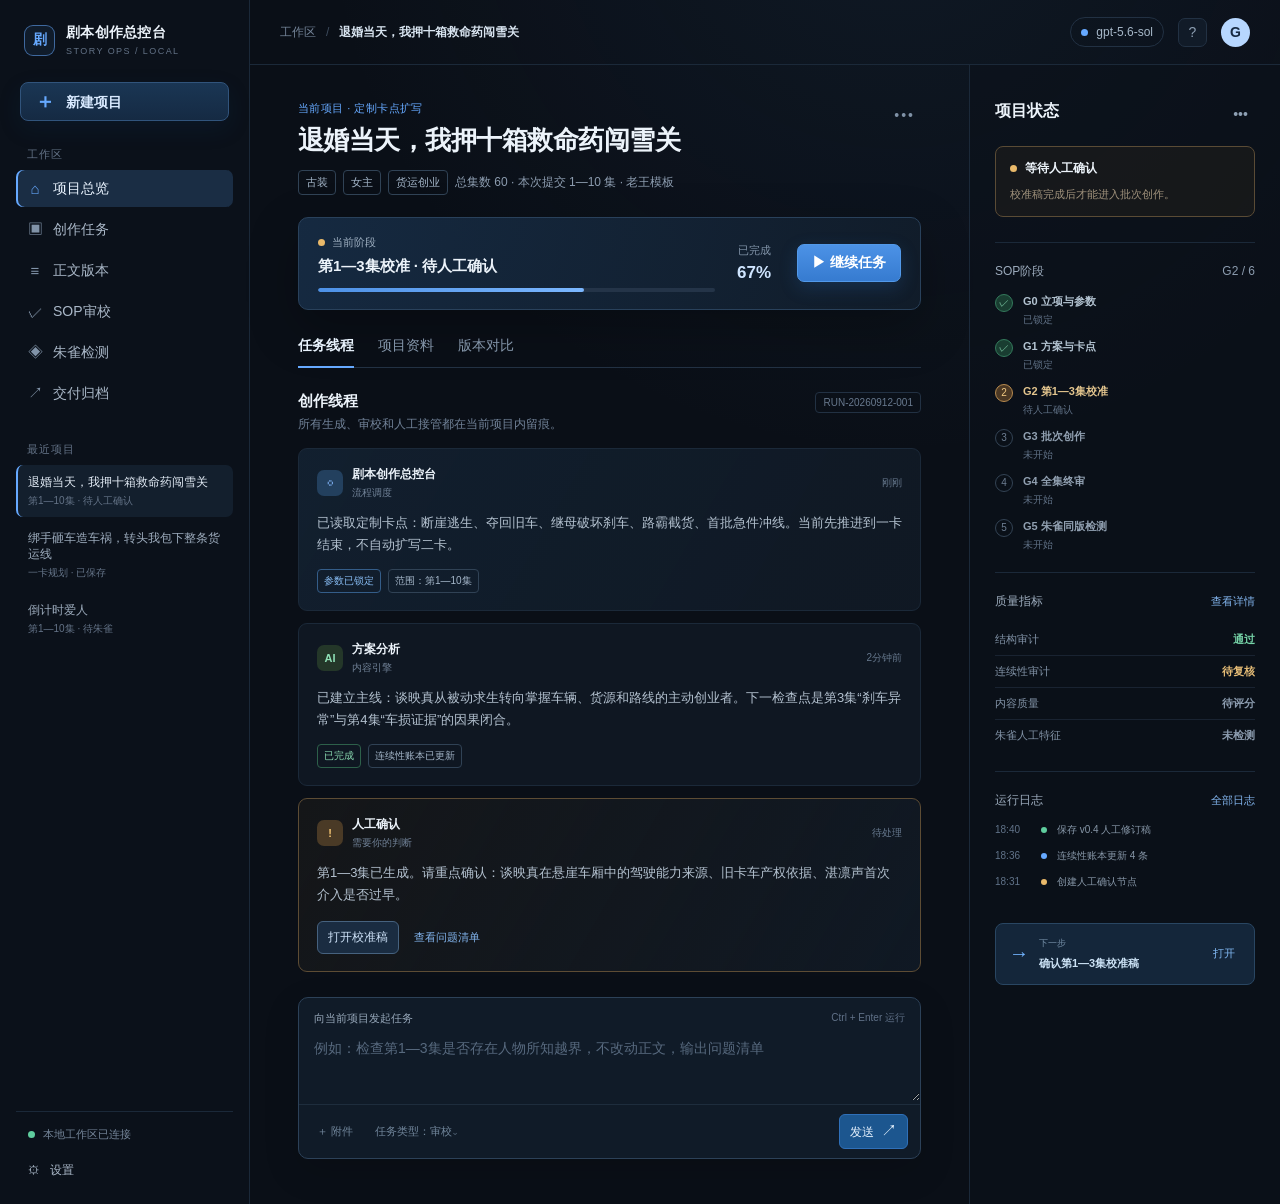
==== index.html @ 8994c635 "Initial script creation workbench prototype" ====
<!doctype html>
<html lang="zh-CN">
<head>
  <meta charset="UTF-8" />
  <meta name="viewport" content="width=device-width, initial-scale=1.0" />
  <meta name="theme-color" content="#0b111a" />
  <title>剧本创作总控台</title>
  <link rel="icon" href="favicon.svg" type="image/svg+xml" />
  <link rel="stylesheet" href="styles.css" />
</head>
<body>
  <div class="app-shell">
    <aside class="sidebar" aria-label="主导航">
      <div class="brand">
        <div class="brand-mark">剧</div>
        <div>
          <div class="brand-name">剧本创作总控台</div>
          <div class="brand-sub">STORY OPS / LOCAL</div>
        </div>
      </div>

      <button class="new-project" id="newProjectBtn"><span>＋</span> 新建项目</button>

      <div class="nav-section-label">工作区</div>
      <nav class="nav-list">
        <button class="nav-item active" data-view="overview"><span class="nav-icon">⌂</span> 项目总览</button>
        <button class="nav-item" data-view="tasks"><span class="nav-icon">▣</span> 创作任务</button>
        <button class="nav-item" data-view="drafts"><span class="nav-icon">≡</span> 正文版本</button>
        <button class="nav-item" data-view="audit"><span class="nav-icon">✓</span> SOP审校</button>
        <button class="nav-item" data-view="detector"><span class="nav-icon">◈</span> 朱雀检测</button>
        <button class="nav-item" data-view="delivery"><span class="nav-icon">↗</span> 交付归档</button>
      </nav>

      <div class="nav-section-label project-label">最近项目</div>
      <div class="project-list" id="projectList"></div>

      <div class="sidebar-footer">
        <div class="connection"><span class="status-dot green"></span><span>本地工作区已连接</span></div>
        <button class="settings-link" data-view="settings"><span>⚙</span> 设置</button>
      </div>
    </aside>

    <main class="main-panel">
      <header class="topbar">
        <div class="breadcrumbs"><span>工作区</span><b>/</b><strong id="breadcrumbProject">退婚当天，我押十箱救命药闯雪关</strong></div>
        <div class="top-actions">
          <div class="model-pill"><span class="status-dot blue"></span><span id="modelName">gpt-5.6-sol</span></div>
          <button class="icon-button" title="帮助">?</button>
          <div class="avatar">G</div>
        </div>
      </header>

      <div class="workspace" id="workspace">
        <section class="content-column">
          <div class="project-heading">
            <div>
              <div class="eyebrow">当前项目 · <span id="projectRoute">定制卡点扩写</span></div>
              <h1 id="projectTitle">退婚当天，我押十箱救命药闯雪关</h1>
              <div class="meta-row">
                <span class="tag">古装</span><span class="tag">女主</span><span class="tag">货运创业</span>
                <span class="muted">总集数 60 · 本次提交 1—10 集 · 老王模板</span>
              </div>
            </div>
            <button class="more-button" title="项目操作">•••</button>
          </div>

          <div class="phase-strip">
            <div class="phase-main">
              <div class="phase-label"><span class="status-dot amber"></span> 当前阶段</div>
              <div class="phase-title" id="phaseTitle">第1—3集校准 · 待人工确认</div>
              <div class="progress-track"><span id="phaseProgress" style="width: 67%"></span></div>
            </div>
            <div class="phase-stat"><span>已完成</span><strong id="progressText">67%</strong></div>
            <button class="primary-button" id="runTaskBtn">▶ 继续任务</button>
          </div>

          <div class="tabs" role="tablist">
            <button class="tab active" data-tab="thread">任务线程</button>
            <button class="tab" data-tab="assets">项目资料</button>
            <button class="tab" data-tab="versions">版本对比</button>
          </div>

          <div class="tab-panel" id="threadPanel">
            <div class="section-heading"><div><h2>创作线程</h2><p>所有生成、审校和人工接管都在当前项目内留痕。</p></div><span class="run-id">RUN-20260912-001</span></div>
            <div class="thread-feed" id="threadFeed">
              <article class="thread-card system-card">
                <div class="card-top"><div class="actor"><span class="actor-icon system">◌</span><div><strong>剧本创作总控台</strong><span class="actor-role">流程调度</span></div></div><time>刚刚</time></div>
                <p>已读取定制卡点：断崖逃生、夺回旧车、继母破坏刹车、路霸截货、首批急件冲线。当前先推进到一卡结束，不自动扩写二卡。</p>
                <div class="card-tags"><span class="mini-tag blue-tag">参数已锁定</span><span class="mini-tag">范围：第1—10集</span></div>
              </article>
              <article class="thread-card">
                <div class="card-top"><div class="actor"><span class="actor-icon ai">AI</span><div><strong>方案分析</strong><span class="actor-role">内容引擎</span></div></div><time>2分钟前</time></div>
                <p>已建立主线：谈映真从被动求生转向掌握车辆、货源和路线的主动创业者。下一检查点是第3集“刹车异常”与第4集“车损证据”的因果闭合。</p>
                <div class="card-tags"><span class="mini-tag green-tag">已完成</span><span class="mini-tag">连续性账本已更新</span></div>
              </article>
              <article class="thread-card warning-card">
                <div class="card-top"><div class="actor"><span class="actor-icon review">!</span><div><strong>人工确认</strong><span class="actor-role">需要你的判断</span></div></div><time>待处理</time></div>
                <p>第1—3集已生成。请重点确认：谈映真在悬崖车厢中的驾驶能力来源、旧卡车产权依据、湛凛声首次介入是否过早。</p>
                <div class="card-actions"><button class="small-button" id="reviewBtn">打开校准稿</button><button class="text-button">查看问题清单</button></div>
              </article>
            </div>
          </div>

          <div class="tab-panel hidden" id="assetsPanel">
            <div class="section-heading"><div><h2>项目资料</h2><p>前置设定与正文版本分开管理。</p></div><button class="small-button">编辑资料</button></div>
            <div class="asset-grid">
              <div class="asset-card"><span class="asset-icon">✦</span><div><strong>剧情梗概</strong><p>60集主线与五个一卡事件</p></div><span class="asset-status">已锁定</span></div>
              <div class="asset-card"><span class="asset-icon">◎</span><div><strong>人物小传</strong><p>谈映真 / 湛凛声 / 反派关系</p></div><span class="asset-status">已锁定</span></div>
              <div class="asset-card"><span class="asset-icon">▤</span><div><strong>卡点矩阵</strong><p>一卡至结尾14个大事件</p></div><span class="asset-status">已锁定</span></div>
              <div class="asset-card"><span class="asset-icon">⌁</span><div><strong>连续性账本</strong><p>人物、车辆、路线、证据</p></div><span class="asset-status">待复核</span></div>
            </div>
          </div>

          <div class="tab-panel hidden" id="versionsPanel">
            <div class="section-heading"><div><h2>版本对比</h2><p>冻结送检前，所有正文修改都可追溯。</p></div></div>
            <div class="version-table"><div class="version-row header"><span>版本</span><span>来源</span><span>范围</span><span>状态</span><span></span></div><div class="version-row"><span><b>v0.4</b><small>2026-09-12 18:40</small></span><span>人工修订</span><span>第1—3集</span><span class="status-text amber-text">待确认</span><button class="text-button">查看</button></div><div class="version-row"><span><b>v0.3</b><small>2026-09-12 18:12</small></span><span>模型生成</span><span>第1—3集</span><span class="status-text green-text">已保存</span><button class="text-button">查看</button></div></div>
          </div>

          <div class="composer">
            <div class="composer-top"><span class="composer-label">向当前项目发起任务</span><span class="shortcut">Ctrl + Enter 运行</span></div>
            <textarea id="promptInput" placeholder="例如：检查第1—3集是否存在人物所知越界，不改动正文，输出问题清单"></textarea>
            <div class="composer-bottom"><div class="composer-tools"><button class="tool-button">＋ 附件</button><button class="tool-button">任务类型：审校⌄</button></div><button class="send-button" id="sendBtn">发送 <span>↗</span></button></div>
          </div>
        </section>

        <aside class="inspector" aria-label="项目状态">
          <div class="inspector-header"><h2>项目状态</h2><button class="icon-button subtle">•••</button></div>
          <div class="status-summary"><div class="status-summary-top"><span class="status-dot amber"></span><strong>等待人工确认</strong></div><p>校准稿完成后才能进入批次创作。</p></div>
          <div class="inspector-block"><div class="block-heading"><span>SOP阶段</span><span class="muted">G2 / 6</span></div><div class="gate-list"><div class="gate done"><span>✓</span><div><strong>G0 立项与参数</strong><small>已锁定</small></div></div><div class="gate done"><span>✓</span><div><strong>G1 方案与卡点</strong><small>已锁定</small></div></div><div class="gate current"><span>2</span><div><strong>G2 第1—3集校准</strong><small>待人工确认</small></div></div><div class="gate"><span>3</span><div><strong>G3 批次创作</strong><small>未开始</small></div></div><div class="gate"><span>4</span><div><strong>G4 全集终审</strong><small>未开始</small></div></div><div class="gate"><span>5</span><div><strong>G5 朱雀同版检测</strong><small>未开始</small></div></div></div></div>
          <div class="inspector-block"><div class="block-heading"><span>质量指标</span><button class="text-button">查看详情</button></div><div class="metric-row"><span>结构审计</span><strong class="green-text">通过</strong></div><div class="metric-row"><span>连续性审计</span><strong class="amber-text">待复核</strong></div><div class="metric-row"><span>内容质量</span><strong class="muted">待评分</strong></div><div class="metric-row"><span>朱雀人工特征</span><strong class="muted">未检测</strong></div></div>
          <div class="inspector-block log-block"><div class="block-heading"><span>运行日志</span><button class="text-button">全部日志</button></div><div class="log-line"><time>18:40</time><span class="log-dot green"></span><p>保存 v0.4 人工修订稿</p></div><div class="log-line"><time>18:36</time><span class="log-dot blue"></span><p>连续性账本更新 4 条</p></div><div class="log-line"><time>18:31</time><span class="log-dot amber"></span><p>创建人工确认节点</p></div></div>
          <div class="next-action"><span class="next-icon">→</span><div><small>下一步</small><strong>确认第1—3集校准稿</strong></div><button id="nextActionBtn">打开</button></div>
        </aside>
      </div>
    </main>
  </div>

  <div class="modal-backdrop hidden" id="projectModal" role="dialog" aria-modal="true" aria-labelledby="modalTitle">
    <div class="modal"><div class="modal-header"><div><span class="eyebrow">新建工作项目</span><h2 id="modalTitle">创建一个独立项目</h2></div><button class="icon-button" id="closeModal">×</button></div><label>项目名称<input id="newProjectName" placeholder="例如：我在旧厂房开夜校" /></label><label>生产路线<select id="newProjectRoute"><option>完全原创 / 市场参考</option><option>授权IP改编</option><option>深度二创</option><option>定制卡点扩写</option></select></label><div class="modal-note">新项目会自动建立独立的素材、正文、审校、检测和交付空间。</div><div class="modal-actions"><button class="text-button" id="cancelModal">取消</button><button class="primary-button" id="createProject">创建项目</button></div></div>
  </div>

  <div class="toast hidden" id="toast"></div>
  <script src="app.js"></script>
</body>
</html>
---- styles.css ----
:root{--bg:#0a0f17;--panel:#101823;--panel-2:#131e2b;--panel-3:#172333;--line:#223143;--line-soft:#1b2939;--text:#ecf3fa;--muted:#8c9caf;--subtle:#637286;--blue:#66a9ff;--blue-2:#3f82df;--green:#5fcd9e;--amber:#e9b96a;--red:#ef8588;--shadow:0 18px 50px rgba(0,0,0,.25);font-family:Inter,"PingFang SC","Microsoft YaHei",sans-serif}*{box-sizing:border-box}body{margin:0;background:var(--bg);color:var(--text);font-size:14px}button,input,textarea,select{font:inherit;color:inherit}button{cursor:pointer;border:0}.app-shell{display:flex;min-height:100vh;background:radial-gradient(circle at 70% -10%,rgba(54,93,137,.12),transparent 36%),var(--bg)}.sidebar{width:250px;flex:0 0 250px;border-right:1px solid var(--line-soft);padding:24px 16px 18px;display:flex;flex-direction:column;background:rgba(12,18,27,.9)}.brand{display:flex;align-items:center;gap:11px;padding:0 8px 26px}.brand-mark{display:grid;place-items:center;width:31px;height:31px;border:1px solid rgba(102,169,255,.55);border-radius:9px;color:var(--blue);font-weight:700;background:rgba(67,125,198,.1)}.brand-name{font-weight:700;letter-spacing:.02em}.brand-sub{font-size:9px;letter-spacing:.16em;color:var(--subtle);margin-top:4px}.new-project{height:39px;margin:0 4px 26px;border:1px solid #31547c;border-radius:8px;background:linear-gradient(180deg,#1a3654,#152a43);color:#d9eaff;text-align:left;padding:0 14px;font-weight:600;box-shadow:0 8px 22px rgba(16,60,107,.15)}.new-project span{font-size:20px;vertical-align:-1px;margin-right:7px;color:var(--blue)}.nav-section-label{padding:0 11px 8px;color:var(--subtle);font-size:11px;letter-spacing:.08em}.nav-list{display:grid;gap:4px}.nav-item,.settings-link{display:flex;gap:10px;align-items:center;height:37px;padding:0 11px;border-radius:7px;background:transparent;color:#aab8c8;text-align:left}.nav-item:hover,.settings-link:hover{background:#152131;color:#e9f2fc}.nav-item.active{background:#1a2d44;color:#eaf4ff;box-shadow:inset 2px 0 0 var(--blue)}.nav-icon{width:16px;color:#8193a8;font-size:15px;text-align:center}.nav-item.active .nav-icon{color:var(--blue)}.project-label{margin-top:30px}.project-list{display:grid;gap:4px}.project-item{border-radius:7px;padding:9px 10px;color:#9dacbd;line-height:1.35;font-size:12px;cursor:pointer;border-left:2px solid transparent}.project-item:hover{background:#131f2d}.project-item.selected{background:#131f2d;color:#e5eef8;border-left-color:var(--blue)}.project-item small{display:block;color:var(--subtle);margin-top:4px}.sidebar-footer{margin-top:auto;border-top:1px solid var(--line-soft);padding:15px 7px 0}.connection{font-size:11px;color:#75869a;display:flex;align-items:center;gap:8px;padding:0 5px 12px}.status-dot{display:inline-block;width:7px;height:7px;border-radius:50%;background:#75869a}.green{background:var(--green)}.blue{background:var(--blue)}.amber{background:var(--amber)}.settings-link{width:100%;height:32px;padding:0 5px;font-size:12px}.main-panel{min-width:0;flex:1}.topbar{height:65px;border-bottom:1px solid var(--line-soft);display:flex;align-items:center;justify-content:space-between;padding:0 30px}.breadcrumbs{display:flex;align-items:center;gap:10px;color:#738397;font-size:12px}.breadcrumbs b{font-weight:400;color:#3e4c5e}.breadcrumbs strong{font-weight:600;color:#d9e5f1}.top-actions{display:flex;align-items:center;gap:14px}.model-pill{display:flex;align-items:center;gap:8px;padding:7px 10px;border:1px solid var(--line);border-radius:20px;color:#a7b8c9;font-size:12px}.icon-button{width:29px;height:29px;border:1px solid var(--line);border-radius:7px;background:#111b28;color:#8ea0b4}.icon-button:hover{border-color:#3a5877;color:#d8e8f6}.avatar{width:29px;height:29px;border-radius:50%;background:#b7d7ff;color:#172a42;display:grid;place-items:center;font-weight:700}.workspace{display:flex;max-width:1390px;margin:0 auto}.content-column{min-width:0;flex:1;padding:36px 48px 45px;border-right:1px solid var(--line-soft)}.inspector{width:310px;flex:0 0 310px;padding:34px 25px;background:rgba(12,18,27,.55)}.project-heading{display:flex;justify-content:space-between;align-items:flex-start;margin-bottom:22px}.eyebrow{font-size:11px;color:var(--blue);letter-spacing:.04em;margin-bottom:8px}.project-heading h1{font-size:26px;line-height:1.25;margin:0 0 13px;letter-spacing:-.02em;font-weight:720}.meta-row{display:flex;align-items:center;gap:7px;flex-wrap:wrap}.tag,.mini-tag{border:1px solid #304255;border-radius:4px;padding:4px 7px;color:#a4b6c9;font-size:11px}.muted{color:var(--muted);font-size:12px}.more-button{background:transparent;color:#7f91a6;letter-spacing:2px;margin-top:5px}.phase-strip{display:flex;align-items:center;gap:22px;padding:17px 19px;border:1px solid #29415b;border-radius:10px;background:linear-gradient(100deg,rgba(27,55,86,.66),rgba(17,29,43,.9));box-shadow:var(--shadow);margin-bottom:27px}.phase-main{min-width:0;flex:1}.phase-label{color:#9eafc1;font-size:11px;display:flex;align-items:center;gap:7px;margin-bottom:7px}.phase-title{font-size:15px;font-weight:650;margin-bottom:12px}.progress-track{height:4px;background:#243448;border-radius:4px;overflow:hidden}.progress-track span{display:block;height:100%;background:linear-gradient(90deg,#4d91e6,#7bb7ff);border-radius:4px;transition:width .45s}.phase-stat{padding-right:4px;text-align:right}.phase-stat span{display:block;color:#8294a9;font-size:11px;margin-bottom:5px}.phase-stat strong{font-size:17px;color:#cfe5ff}.primary-button{border:1px solid #5299e9;background:linear-gradient(180deg,#4c92e6,#367bd0);border-radius:7px;padding:9px 14px;color:white;font-weight:650;box-shadow:0 6px 18px rgba(44,113,192,.22)}.primary-button:hover{filter:brightness(1.1)}.tabs{display:flex;gap:24px;border-bottom:1px solid var(--line);margin-bottom:24px}.tab{background:transparent;color:#8496aa;padding:0 0 12px;position:relative}.tab.active{color:#e9f3fd;font-weight:650}.tab.active:after{position:absolute;bottom:-1px;left:0;right:0;height:2px;background:var(--blue);content:""}.section-heading{display:flex;justify-content:space-between;align-items:flex-start;margin-bottom:15px}.section-heading h2,.inspector h2{font-size:15px;margin:0 0 5px}.section-heading p{margin:0;color:#718298;font-size:12px}.run-id{font-size:10px;color:#68798e;border:1px solid var(--line);border-radius:4px;padding:4px 7px}.thread-feed{display:grid;gap:12px}.thread-card{background:rgba(17,27,39,.72);border:1px solid var(--line-soft);border-radius:9px;padding:17px 18px}.thread-card:hover{border-color:#2b4259}.system-card{background:linear-gradient(120deg,rgba(22,41,61,.62),rgba(17,27,39,.75))}.warning-card{border-color:#5d4c34;background:linear-gradient(120deg,rgba(65,52,30,.19),rgba(17,27,39,.8))}.card-top{display:flex;justify-content:space-between;align-items:center;margin-bottom:12px}.actor{display:flex;gap:9px;align-items:center}.actor-icon{width:26px;height:26px;border-radius:7px;display:grid;place-items:center;font-size:11px;font-weight:700}.actor-icon.system{background:#23405e;color:#87baff}.actor-icon.ai{background:#243729;color:#8fe0b6}.actor-icon.review{background:#4a3a26;color:#f4c472}.actor strong{display:block;font-size:12px}.actor-role{display:block;font-size:10px;color:#708196;margin-top:3px}.card-top time{font-size:10px;color:#66788d}.thread-card p{margin:0;color:#b4c2d0;line-height:1.7;font-size:13px}.card-tags{display:flex;gap:7px;margin-top:13px}.mini-tag{padding:4px 6px;font-size:10px}.blue-tag{border-color:#345d89;color:#87bbf2}.green-tag{border-color:#2d604a;color:#8bdbb2}.card-actions{display:flex;gap:15px;align-items:center;margin-top:15px}.small-button{padding:7px 10px;border:1px solid #46627f;border-radius:6px;background:#1a2c41;color:#cfe3f9;font-size:12px}.small-button:hover{background:#213b5a}.text-button{padding:0;background:transparent;color:#82b4ed;font-size:11px}.text-button:hover{color:#b2d6fb}.composer{border:1px solid #2c4158;border-radius:10px;background:#101b28;margin-top:25px;box-shadow:0 12px 36px rgba(0,0,0,.14)}.composer-top{display:flex;justify-content:space-between;padding:13px 15px 0}.composer-label{font-size:11px;color:#98a9bb}.shortcut{font-size:10px;color:#607188}.composer textarea{width:100%;height:75px;resize:vertical;min-height:75px;border:0;outline:0;background:transparent;padding:11px 15px;color:#e6eff8;line-height:1.6}.composer textarea::placeholder{color:#57697e}.composer-bottom{display:flex;justify-content:space-between;align-items:center;border-top:1px solid #1e2d3d;padding:9px 12px}.composer-tools{display:flex;gap:10px}.tool-button{background:transparent;color:#71869b;font-size:11px}.tool-button:hover{color:#b6cadf}.send-button{border:1px solid #2f70b9;background:#1c568f;border-radius:6px;padding:6px 10px;color:#e9f4ff;font-size:12px}.send-button span{font-size:16px;margin-left:4px}.inspector-header{display:flex;justify-content:space-between;align-items:center;margin-bottom:18px}.inspector-header h2{font-size:16px}.subtle{border:0;background:transparent}.status-summary{padding:13px 14px;border:1px solid #5a4b35;background:rgba(64,51,29,.2);border-radius:8px;margin-bottom:25px}.status-summary-top{display:flex;align-items:center;gap:8px;font-size:12px}.status-summary p{font-size:11px;color:#a0927c;margin:9px 0 0;line-height:1.5}.inspector-block{border-top:1px solid var(--line-soft);padding:20px 0}.block-heading{display:flex;justify-content:space-between;align-items:center;color:#9cabbc;font-size:12px;margin-bottom:14px}.gate-list{display:grid;gap:12px}.gate{display:flex;gap:10px;align-items:flex-start;color:#6d7e92}.gate>span{width:18px;height:18px;display:grid;place-items:center;border:1px solid #334354;border-radius:50%;font-size:10px;flex:0 0 18px}.gate strong{display:block;font-size:11px;font-weight:600;color:#91a0b1}.gate small{display:block;color:#607186;font-size:10px;margin-top:4px}.gate.done>span{border-color:#347a5c;background:#193d31;color:#8bddb5}.gate.done strong{color:#b3c3d1}.gate.current>span{border-color:#b88b4f;background:#4b3824;color:#f1c982}.gate.current strong{color:#e3c58e}.metric-row{display:flex;justify-content:space-between;padding:8px 0;border-bottom:1px solid rgba(35,49,65,.6);font-size:11px;color:#8293a7}.metric-row:last-child{border-bottom:0}.metric-row strong{font-size:11px}.green-text{color:#76d4a8}.amber-text{color:#e6bd77}.log-line{display:grid;grid-template-columns:38px 8px 1fr;gap:8px;align-items:center;margin:12px 0}.log-line time{font-size:10px;color:#617389}.log-dot{width:6px;height:6px;border-radius:50%}.log-line p{font-size:10px;color:#8797a8;margin:0}.next-action{display:flex;align-items:center;gap:10px;padding:13px;border:1px solid #294662;background:#14263a;border-radius:8px;margin-top:2px}.next-icon{font-size:20px;color:#73b5ff}.next-action small{display:block;color:#7791aa;font-size:9px;margin-bottom:4px}.next-action strong{font-size:11px;color:#cce2f5}.next-action button{margin-left:auto;background:transparent;color:#83bbf6;font-size:11px}.asset-grid{display:grid;grid-template-columns:1fr 1fr;gap:12px}.asset-card{display:flex;gap:12px;align-items:flex-start;background:#111c29;border:1px solid var(--line-soft);border-radius:8px;padding:15px}.asset-icon{font-size:18px;color:var(--blue)}.asset-card strong{font-size:12px}.asset-card p{font-size:11px;color:#728499;margin:6px 0 0}.asset-status{margin-left:auto;font-size:10px;color:#7ecaa3;white-space:nowrap}.version-table{border:1px solid var(--line-soft);border-radius:8px;overflow:hidden}.version-row{display:grid;grid-template-columns:1.3fr 1.1fr .7fr .8fr .4fr;align-items:center;gap:10px;padding:13px 14px;border-bottom:1px solid var(--line-soft);font-size:11px;color:#9aabbd}.version-row:last-child{border-bottom:0}.version-row.header{color:#65788e;background:#121e2c;font-size:10px}.version-row small{display:block;color:#617388;margin-top:4px;font-size:9px}.hidden{display:none!important}.modal-backdrop{position:fixed;inset:0;background:rgba(2,5,9,.72);display:grid;place-items:center;z-index:10;backdrop-filter:blur(5px)}.modal{width:420px;background:#111d2b;border:1px solid #2e4761;border-radius:12px;padding:23px;box-shadow:var(--shadow)}.modal-header{display:flex;justify-content:space-between;margin-bottom:23px}.modal-header h2{font-size:18px;margin:0}.modal label{display:block;color:#9aacbf;font-size:11px;margin:16px 0}.modal input,.modal select{display:block;width:100%;margin-top:7px;background:#0c1520;border:1px solid #2a3d52;border-radius:6px;padding:10px 11px;outline:none}.modal input:focus,.modal select:focus{border-color:#5797dc}.modal-note{font-size:11px;line-height:1.6;color:#74869b;padding:10px 12px;border-left:2px solid #4e86bf;background:#13263a;margin:20px 0}.modal-actions{display:flex;justify-content:flex-end;align-items:center;gap:18px}.toast{position:fixed;left:50%;bottom:30px;transform:translateX(-50%);padding:10px 15px;border:1px solid #3a6d9f;border-radius:8px;background:#152d47;color:#dceeff;box-shadow:var(--shadow);font-size:12px;z-index:20}@media(max-width:980px){.sidebar{width:215px;flex-basis:215px}.inspector{width:280px;flex-basis:280px;padding:30px 17px}.content-column{padding:30px 28px}.project-heading h1{font-size:22px}}@media(max-width:760px){.sidebar{width:58px;flex-basis:58px;padding:16px 8px}.brand{padding:0 5px 23px}.brand>div:last-child,.new-project,.nav-section-label,.project-list,.sidebar-footer .connection,.settings-link{font-size:0}.brand>div:last-child,.new-project span{display:none}.brand-mark{margin:auto}.new-project{padding:0;width:40px;text-align:center}.new-project:after{content:'+';font-size:22px;color:var(--blue)}.nav-item{justify-content:center;padding:0}.nav-item{font-size:0}.nav-icon{font-size:16px}.sidebar-footer{padding-left:0;padding-right:0}.settings-link{justify-content:center}.settings-link span{font-size:15px}.topbar{padding:0 16px}.breadcrumbs span,.breadcrumbs b{display:none}.workspace{display:block}.content-column{border-right:0;padding:24px 16px 35px}.inspector{width:auto;border-top:1px solid var(--line-soft);padding:24px 16px}.phase-strip{gap:12px;padding:14px}.phase-stat{display:none}.asset-grid{grid-template-columns:1fr}.project-heading h1{font-size:21px}.meta-row .muted{width:100%}.composer textarea{height:90px}}
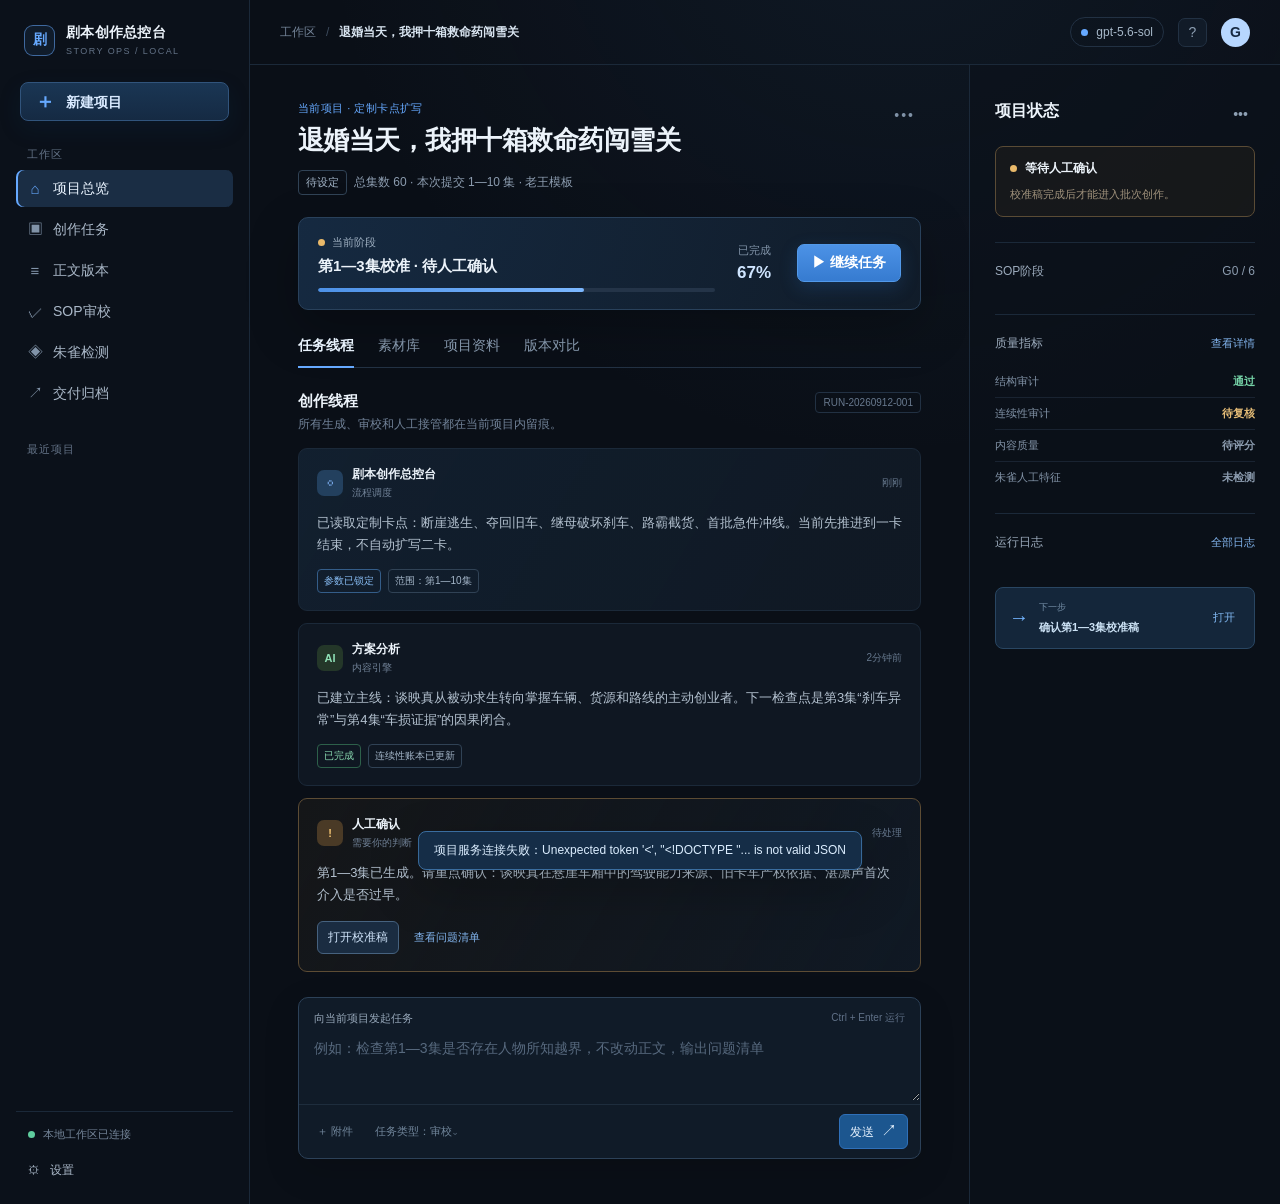
==== commit d3ca7c22: "Add project source library with R2 storage" ====
--- a/index.html
+++ b/index.html
@@ -6,7 +6,8 @@
   <meta name="theme-color" content="#0b111a" />
   <title>剧本创作总控台</title>
   <link rel="icon" href="favicon.svg" type="image/svg+xml" />
-  <link rel="stylesheet" href="styles.css" />
+  <link rel="stylesheet" href="styles.css?v=030" />
+  <link rel="stylesheet" href="workspace.css?v=030" />
 </head>
 <body>
   <div class="app-shell">
@@ -56,8 +57,8 @@
             <div>
               <div class="eyebrow">当前项目 · <span id="projectRoute">定制卡点扩写</span></div>
               <h1 id="projectTitle">退婚当天，我押十箱救命药闯雪关</h1>
-              <div class="meta-row">
-                <span class="tag">古装</span><span class="tag">女主</span><span class="tag">货运创业</span>
+              <div class="meta-row" id="projectMeta">
+                <span class="tag">待设定</span>
                 <span class="muted">总集数 60 · 本次提交 1—10 集 · 老王模板</span>
               </div>
             </div>
@@ -76,6 +77,7 @@
 
           <div class="tabs" role="tablist">
             <button class="tab active" data-tab="thread">任务线程</button>
+            <button class="tab" data-tab="sources">素材库</button>
             <button class="tab" data-tab="assets">项目资料</button>
             <button class="tab" data-tab="versions">版本对比</button>
           </div>
@@ -101,19 +103,20 @@
             </div>
           </div>
 
+          <div class="tab-panel hidden" id="sourcesPanel">
+            <div class="section-heading"><div><h2>项目素材</h2><p>素材按项目隔离保存，原文件与SHA-256同时留档；TXT/MD可立即提取，DOCX/PDF先安全存储。</p></div><button class="small-button" id="uploadSourceBtn">＋ 导入素材</button></div>
+            <input id="sourceFileInput" type="file" multiple accept=".txt,.md,.markdown,.json,.csv,.tsv,.docx,.pdf" hidden />
+            <div class="source-list" id="sourceList"></div>
+          </div>
+
           <div class="tab-panel hidden" id="assetsPanel">
-            <div class="section-heading"><div><h2>项目资料</h2><p>前置设定与正文版本分开管理。</p></div><button class="small-button">编辑资料</button></div>
-            <div class="asset-grid">
-              <div class="asset-card"><span class="asset-icon">✦</span><div><strong>剧情梗概</strong><p>60集主线与五个一卡事件</p></div><span class="asset-status">已锁定</span></div>
-              <div class="asset-card"><span class="asset-icon">◎</span><div><strong>人物小传</strong><p>谈映真 / 湛凛声 / 反派关系</p></div><span class="asset-status">已锁定</span></div>
-              <div class="asset-card"><span class="asset-icon">▤</span><div><strong>卡点矩阵</strong><p>一卡至结尾14个大事件</p></div><span class="asset-status">已锁定</span></div>
-              <div class="asset-card"><span class="asset-icon">⌁</span><div><strong>连续性账本</strong><p>人物、车辆、路线、证据</p></div><span class="asset-status">待复核</span></div>
-            </div>
+            <div class="section-heading"><div><h2>项目资料</h2><p>前置设定与正文版本分开管理，每次保存自动增加资料版本号。</p></div></div>
+            <div class="asset-grid" id="assetGrid"></div>
           </div>
 
           <div class="tab-panel hidden" id="versionsPanel">
-            <div class="section-heading"><div><h2>版本对比</h2><p>冻结送检前，所有正文修改都可追溯。</p></div></div>
-            <div class="version-table"><div class="version-row header"><span>版本</span><span>来源</span><span>范围</span><span>状态</span><span></span></div><div class="version-row"><span><b>v0.4</b><small>2026-09-12 18:40</small></span><span>人工修订</span><span>第1—3集</span><span class="status-text amber-text">待确认</span><button class="text-button">查看</button></div><div class="version-row"><span><b>v0.3</b><small>2026-09-12 18:12</small></span><span>模型生成</span><span>第1—3集</span><span class="status-text green-text">已保存</span><button class="text-button">查看</button></div></div>
+            <div class="section-heading"><div><h2>正文版本</h2><p>正文以SHA-256绑定审校与检测报告，保存新稿不会覆盖历史稿。</p></div><button class="small-button" id="newVersionBtn">＋ 新建版本</button></div>
+            <div class="version-table" id="versionTable"></div>
           </div>
 
           <div class="composer">
@@ -126,9 +129,9 @@
         <aside class="inspector" aria-label="项目状态">
           <div class="inspector-header"><h2>项目状态</h2><button class="icon-button subtle">•••</button></div>
           <div class="status-summary"><div class="status-summary-top"><span class="status-dot amber"></span><strong>等待人工确认</strong></div><p>校准稿完成后才能进入批次创作。</p></div>
-          <div class="inspector-block"><div class="block-heading"><span>SOP阶段</span><span class="muted">G2 / 6</span></div><div class="gate-list"><div class="gate done"><span>✓</span><div><strong>G0 立项与参数</strong><small>已锁定</small></div></div><div class="gate done"><span>✓</span><div><strong>G1 方案与卡点</strong><small>已锁定</small></div></div><div class="gate current"><span>2</span><div><strong>G2 第1—3集校准</strong><small>待人工确认</small></div></div><div class="gate"><span>3</span><div><strong>G3 批次创作</strong><small>未开始</small></div></div><div class="gate"><span>4</span><div><strong>G4 全集终审</strong><small>未开始</small></div></div><div class="gate"><span>5</span><div><strong>G5 朱雀同版检测</strong><small>未开始</small></div></div></div></div>
+          <div class="inspector-block"><div class="block-heading"><span>SOP阶段</span><span class="muted" id="gateProgress">G0 / 6</span></div><div class="gate-list" id="gateList"></div></div>
           <div class="inspector-block"><div class="block-heading"><span>质量指标</span><button class="text-button">查看详情</button></div><div class="metric-row"><span>结构审计</span><strong class="green-text">通过</strong></div><div class="metric-row"><span>连续性审计</span><strong class="amber-text">待复核</strong></div><div class="metric-row"><span>内容质量</span><strong class="muted">待评分</strong></div><div class="metric-row"><span>朱雀人工特征</span><strong class="muted">未检测</strong></div></div>
-          <div class="inspector-block log-block"><div class="block-heading"><span>运行日志</span><button class="text-button">全部日志</button></div><div class="log-line"><time>18:40</time><span class="log-dot green"></span><p>保存 v0.4 人工修订稿</p></div><div class="log-line"><time>18:36</time><span class="log-dot blue"></span><p>连续性账本更新 4 条</p></div><div class="log-line"><time>18:31</time><span class="log-dot amber"></span><p>创建人工确认节点</p></div></div>
+          <div class="inspector-block log-block"><div class="block-heading"><span>运行日志</span><button class="text-button">全部日志</button></div><div id="activityLog"></div></div>
           <div class="next-action"><span class="next-icon">→</span><div><small>下一步</small><strong>确认第1—3集校准稿</strong></div><button id="nextActionBtn">打开</button></div>
         </aside>
       </div>
@@ -136,10 +139,14 @@
   </div>
 
   <div class="modal-backdrop hidden" id="projectModal" role="dialog" aria-modal="true" aria-labelledby="modalTitle">
-    <div class="modal"><div class="modal-header"><div><span class="eyebrow">新建工作项目</span><h2 id="modalTitle">创建一个独立项目</h2></div><button class="icon-button" id="closeModal">×</button></div><label>项目名称<input id="newProjectName" placeholder="例如：我在旧厂房开夜校" /></label><label>生产路线<select id="newProjectRoute"><option>完全原创 / 市场参考</option><option>授权IP改编</option><option>深度二创</option><option>定制卡点扩写</option></select></label><div class="modal-note">新项目会自动建立独立的素材、正文、审校、检测和交付空间。</div><div class="modal-actions"><button class="text-button" id="cancelModal">取消</button><button class="primary-button" id="createProject">创建项目</button></div></div>
+    <div class="modal"><div class="modal-header"><div><span class="eyebrow">新建工作项目</span><h2 id="modalTitle">创建一个独立项目</h2></div><button class="icon-button" id="closeModal">×</button></div><label>项目名称<input id="newProjectName" placeholder="例如：我在旧厂房开夜校" /></label><label>生产路线<select id="newProjectRoute"><option>完全原创 / 市场参考</option><option>授权IP改编</option><option>深度二创</option><option>定制卡点扩写</option></select></label><div class="form-grid"><label>地区<select id="newProjectRegion"><option>国内</option><option>海外</option></select></label><label>呈现形式<select id="newProjectMedium"><option>AI漫剧</option><option>真人短剧</option><option>仿真人</option></select></label><label>总集数<input id="newTotalEpisodes" type="number" min="10" max="200" value="60" /></label><label>提交到第几集<input id="newSubmissionEnd" type="number" min="1" max="200" value="10" /></label><label>开头模板<select id="newOpeningTemplate"><option>老王模板</option><option>大麦模板</option></select></label><label>题材标签<input id="newGenre" placeholder="都市、女频、悬疑" /></label></div><div class="modal-note">新项目会自动建立独立的素材、正文、审校、检测和交付空间。</div><div class="modal-actions"><button class="text-button" id="cancelModal">取消</button><button class="primary-button" id="createProject">创建项目</button></div></div>
   </div>
 
+  <div class="modal-backdrop hidden" id="assetModal" role="dialog" aria-modal="true"><div class="modal wide-modal"><div class="modal-header"><div><span class="eyebrow">项目资料</span><h2 id="assetModalTitle">编辑剧情梗概</h2></div><button class="icon-button" id="closeAssetModal">×</button></div><textarea class="large-editor" id="assetContent" placeholder="输入内容，保存后会记录资料版本"></textarea><div class="modal-actions"><button class="text-button" id="cancelAssetModal">取消</button><button class="primary-button" id="saveAssetBtn">保存资料</button></div></div></div>
+
+  <div class="modal-backdrop hidden" id="versionModal" role="dialog" aria-modal="true"><div class="modal wide-modal"><div class="modal-header"><div><span class="eyebrow">正文版本</span><h2>保存一个不可覆盖的新版本</h2></div><button class="icon-button" id="closeVersionModal">×</button></div><div class="form-grid"><label>版本名称<input id="versionLabel" placeholder="例如：v0.1 校准稿" /></label><label>来源<select id="versionSource"><option>人工编辑</option><option>模型生成</option><option>定向修复</option></select></label><label>起始集<input id="versionStart" type="number" min="1" value="1" /></label><label>结束集<input id="versionEnd" type="number" min="1" value="3" /></label></div><label>正文内容<textarea class="large-editor draft-editor" id="versionContent" placeholder="粘贴本次版本的完整正文"></textarea></label><div class="modal-actions"><button class="text-button" id="cancelVersionModal">取消</button><button class="primary-button" id="saveVersionBtn">保存正文版本</button></div></div></div>
+
   <div class="toast hidden" id="toast"></div>
-  <script src="app.js"></script>
+  <script src="app.js?v=030"></script>
 </body>
 </html>
--- a/workspace.css
+++ b/workspace.css
@@ -0,0 +1 @@
+.asset-card{cursor:pointer}.asset-card:hover{border-color:#36526e;background:#142130}.asset-card p{max-width:250px;white-space:nowrap;overflow:hidden;text-overflow:ellipsis}.form-grid{display:grid;grid-template-columns:1fr 1fr;gap:0 14px}.wide-modal{width:min(760px,calc(100vw - 32px))}.large-editor{width:100%;min-height:320px;resize:vertical;background:#0c1520;border:1px solid #2a3d52;border-radius:7px;padding:13px;line-height:1.7;outline:none;margin-bottom:20px;color:#e6eff8}.large-editor:focus{border-color:#5797dc}.draft-editor{min-height:380px;margin-top:7px}.empty-state{padding:28px;text-align:center;color:#71849a;font-size:12px}.hash{font-family:Consolas,monospace;color:#657a90;font-size:9px}.version-row button{justify-self:end}.source-list{display:grid;gap:10px}.source-row{display:grid;grid-template-columns:minmax(0,1.8fr) .7fr .7fr auto;gap:14px;align-items:center;padding:14px 16px;border:1px solid var(--line);border-radius:12px;background:rgba(255,255,255,.018)}.source-row strong,.source-row small{display:block;overflow:hidden;text-overflow:ellipsis;white-space:nowrap}.source-row small{margin-top:4px;color:var(--muted);font-size:11px}.source-badge{justify-self:start;padding:4px 8px;border-radius:999px;background:rgba(52,211,153,.11);color:#74e9bd;font-size:11px}.source-badge.pending{background:rgba(251,191,36,.1);color:#f4c95d}@media(max-width:600px){.form-grid{grid-template-columns:1fr}.wide-modal{width:calc(100vw - 20px);padding:18px}.large-editor{min-height:240px}.source-row{grid-template-columns:1fr}.source-row>*{justify-self:start}}
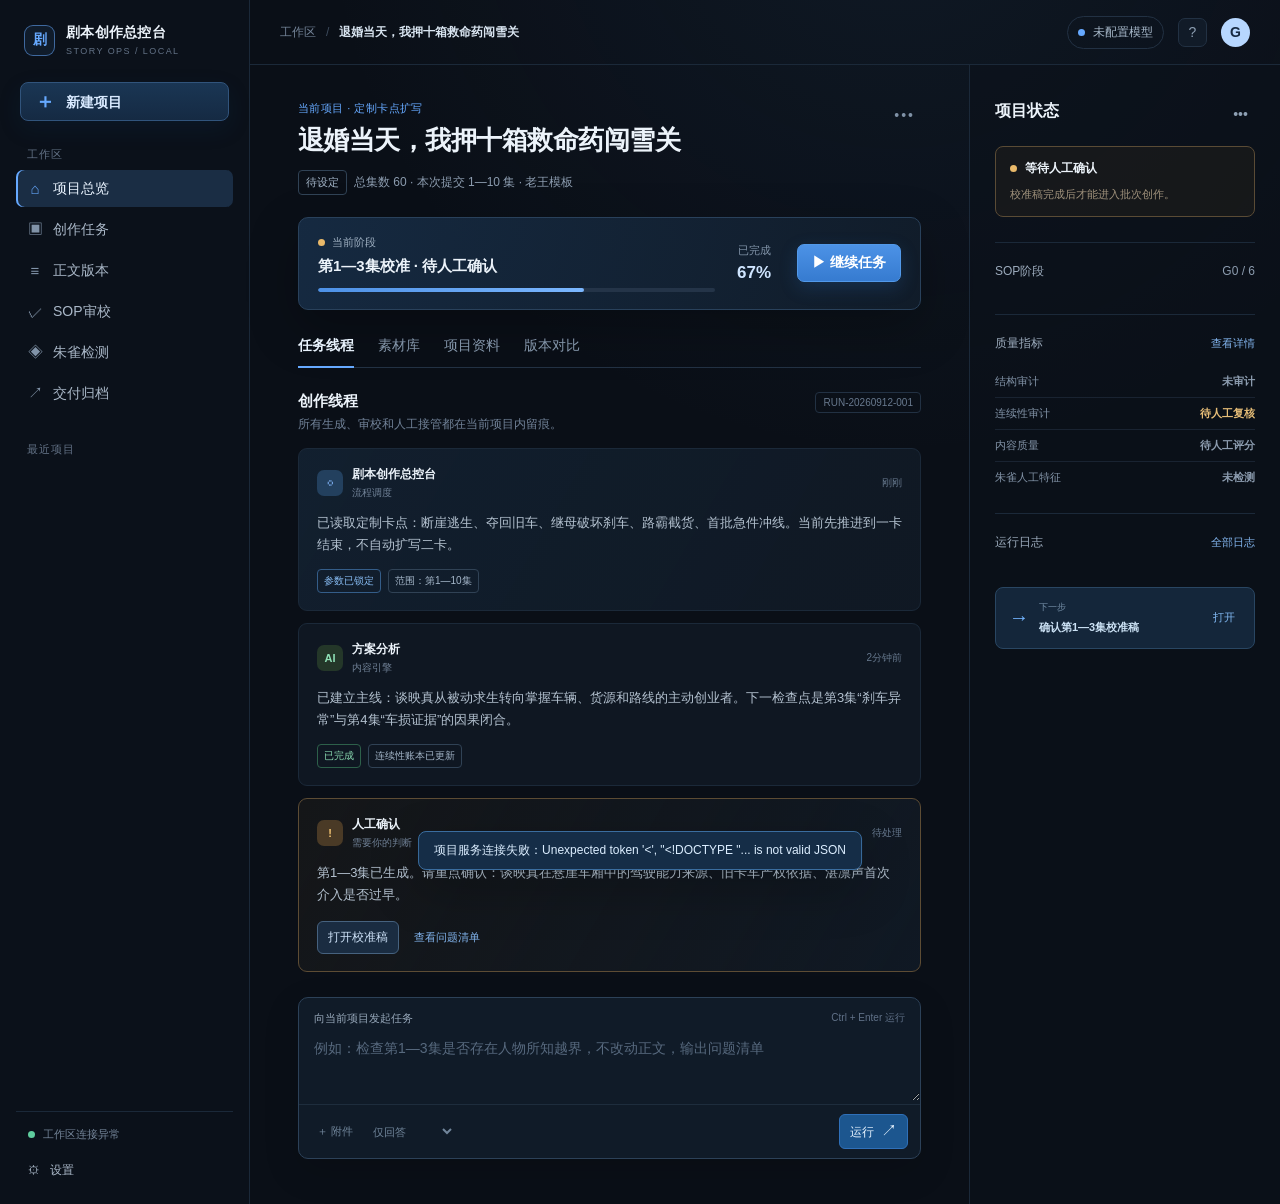
==== commit 4e1f4317: "Connect workflow audit detector and export modules" ====
--- a/index.html
+++ b/index.html
@@ -6,8 +6,8 @@
   <meta name="theme-color" content="#0b111a" />
   <title>剧本创作总控台</title>
   <link rel="icon" href="favicon.svg" type="image/svg+xml" />
-  <link rel="stylesheet" href="styles.css?v=030" />
-  <link rel="stylesheet" href="workspace.css?v=030" />
+  <link rel="stylesheet" href="styles.css?v=040" />
+  <link rel="stylesheet" href="workspace.css?v=040" />
 </head>
 <body>
   <div class="app-shell">
@@ -36,7 +36,7 @@
       <div class="project-list" id="projectList"></div>
 
       <div class="sidebar-footer">
-        <div class="connection"><span class="status-dot green"></span><span>本地工作区已连接</span></div>
+        <div class="connection"><span class="status-dot green"></span><span id="connectionLabel">工作区连接中</span></div>
         <button class="settings-link" data-view="settings"><span>⚙</span> 设置</button>
       </div>
     </aside>
@@ -45,7 +45,7 @@
       <header class="topbar">
         <div class="breadcrumbs"><span>工作区</span><b>/</b><strong id="breadcrumbProject">退婚当天，我押十箱救命药闯雪关</strong></div>
         <div class="top-actions">
-          <div class="model-pill"><span class="status-dot blue"></span><span id="modelName">gpt-5.6-sol</span></div>
+          <button class="model-pill" id="openSettingsBtn"><span class="status-dot blue"></span><span id="modelName">未配置模型</span></button>
           <button class="icon-button" title="帮助">?</button>
           <div class="avatar">G</div>
         </div>
@@ -122,7 +122,7 @@
           <div class="composer">
             <div class="composer-top"><span class="composer-label">向当前项目发起任务</span><span class="shortcut">Ctrl + Enter 运行</span></div>
             <textarea id="promptInput" placeholder="例如：检查第1—3集是否存在人物所知越界，不改动正文，输出问题清单"></textarea>
-            <div class="composer-bottom"><div class="composer-tools"><button class="tool-button">＋ 附件</button><button class="tool-button">任务类型：审校⌄</button></div><button class="send-button" id="sendBtn">发送 <span>↗</span></button></div>
+          <div class="composer-bottom"><div class="composer-tools"><button class="tool-button" id="composerAttachment">＋ 附件</button><select class="tool-button task-select" id="taskType"><option value="reply">仅回答</option><option value="synopsis">生成剧情梗概</option><option value="characters">生成人物小传</option><option value="world">生成世界观</option><option value="beat_matrix">生成卡点矩阵</option><option value="draft">生成正文版本</option></select></div><button class="send-button" id="sendBtn">运行 <span>↗</span></button></div>
           </div>
         </section>
 
@@ -130,7 +130,7 @@
           <div class="inspector-header"><h2>项目状态</h2><button class="icon-button subtle">•••</button></div>
           <div class="status-summary"><div class="status-summary-top"><span class="status-dot amber"></span><strong>等待人工确认</strong></div><p>校准稿完成后才能进入批次创作。</p></div>
           <div class="inspector-block"><div class="block-heading"><span>SOP阶段</span><span class="muted" id="gateProgress">G0 / 6</span></div><div class="gate-list" id="gateList"></div></div>
-          <div class="inspector-block"><div class="block-heading"><span>质量指标</span><button class="text-button">查看详情</button></div><div class="metric-row"><span>结构审计</span><strong class="green-text">通过</strong></div><div class="metric-row"><span>连续性审计</span><strong class="amber-text">待复核</strong></div><div class="metric-row"><span>内容质量</span><strong class="muted">待评分</strong></div><div class="metric-row"><span>朱雀人工特征</span><strong class="muted">未检测</strong></div></div>
+          <div class="inspector-block"><div class="block-heading"><span>质量指标</span><button class="text-button" id="qualityDetailBtn">查看详情</button></div><div class="metric-row"><span>结构审计</span><strong class="muted" id="auditMetric">未审计</strong></div><div class="metric-row"><span>连续性审计</span><strong class="amber-text">待人工复核</strong></div><div class="metric-row"><span>内容质量</span><strong class="muted">待人工评分</strong></div><div class="metric-row"><span>朱雀人工特征</span><strong class="muted" id="detectorMetric">未检测</strong></div></div>
           <div class="inspector-block log-block"><div class="block-heading"><span>运行日志</span><button class="text-button">全部日志</button></div><div id="activityLog"></div></div>
           <div class="next-action"><span class="next-icon">→</span><div><small>下一步</small><strong>确认第1—3集校准稿</strong></div><button id="nextActionBtn">打开</button></div>
         </aside>
@@ -146,7 +146,15 @@
 
   <div class="modal-backdrop hidden" id="versionModal" role="dialog" aria-modal="true"><div class="modal wide-modal"><div class="modal-header"><div><span class="eyebrow">正文版本</span><h2>保存一个不可覆盖的新版本</h2></div><button class="icon-button" id="closeVersionModal">×</button></div><div class="form-grid"><label>版本名称<input id="versionLabel" placeholder="例如：v0.1 校准稿" /></label><label>来源<select id="versionSource"><option>人工编辑</option><option>模型生成</option><option>定向修复</option></select></label><label>起始集<input id="versionStart" type="number" min="1" value="1" /></label><label>结束集<input id="versionEnd" type="number" min="1" value="3" /></label></div><label>正文内容<textarea class="large-editor draft-editor" id="versionContent" placeholder="粘贴本次版本的完整正文"></textarea></label><div class="modal-actions"><button class="text-button" id="cancelVersionModal">取消</button><button class="primary-button" id="saveVersionBtn">保存正文版本</button></div></div></div>
 
+  <div class="modal-backdrop hidden" id="settingsModal" role="dialog" aria-modal="true"><div class="modal wide-modal"><div class="modal-header"><div><span class="eyebrow">模型网关</span><h2>接口设置</h2></div><button class="icon-button" id="closeSettingsModal">×</button></div><div class="modal-note secure-note">API Key只保存在当前浏览器会话，不写入数据库、运行日志或项目文件。</div><div class="form-grid"><label>Base URL<input id="llmBaseUrl" placeholder="例如：https://example.com/v1" /></label><label>模型名称<input id="llmModel" placeholder="例如：gpt-5.6-sol" /></label><label>接口协议<select id="llmWire"><option value="responses">Responses API</option><option value="chat">Chat Completions</option></select></label><label>推理强度<select id="llmReasoning"><option>high</option><option>xhigh</option><option>medium</option><option>low</option></select></label></div><label>API Key<input id="llmKey" type="password" autocomplete="off" placeholder="输入后仅保留到当前标签关闭" /></label><div class="test-result" id="modelTestResult">尚未测试接口</div><div class="modal-actions"><button class="small-button" id="testModelBtn">测试接口</button><button class="primary-button" id="saveSettingsBtn">保存本次会话</button></div></div></div>
+
+  <div class="modal-backdrop hidden" id="auditModal" role="dialog" aria-modal="true"><div class="modal wide-modal"><div class="modal-header"><div><span class="eyebrow">SOP审校</span><h2>正文结构审计</h2></div><button class="icon-button" id="closeAuditModal">×</button></div><label>审计版本<select id="auditVersion"></select></label><div class="test-result" id="auditResult">选择正文版本后运行。该模块检查集数、场次、乱码、越界、括号和重复句，不冒充人工内容终审。</div><div class="modal-actions"><button class="primary-button" id="runAuditBtn">运行结构审计</button></div></div></div>
+
+  <div class="modal-backdrop hidden" id="detectorModal" role="dialog" aria-modal="true"><div class="modal wide-modal"><div class="modal-header"><div><span class="eyebrow">朱雀同版证据</span><h2>登记真实检测报告</h2></div><button class="icon-button" id="closeDetectorModal">×</button></div><label>绑定正文版本<select id="detectorVersion"></select></label><div class="form-grid"><label>人工创作特征（%）<input id="humanScore" type="number" min="0" max="100" step="0.1" /></label><label>疑似AI特征（%）<input id="suspectedScore" type="number" min="0" max="100" step="0.1" value="0" /></label><label>AI创作特征（%）<input id="aiScore" type="number" min="0" max="100" step="0.1" value="0" /></label><label>朱雀报告截图<input id="detectorFile" type="file" accept="image/png,image/jpeg" /></label></div><div class="modal-note">保存时自动绑定所选正文SHA-256；正文产生新版本后，旧报告不能替代新版本检测。</div><div class="report-list" id="detectorReports"></div><div class="modal-actions"><button class="primary-button" id="saveDetectorBtn">保存检测报告</button></div></div></div>
+
+  <div class="modal-backdrop hidden" id="deliveryModal" role="dialog" aria-modal="true"><div class="modal wide-modal"><div class="modal-header"><div><span class="eyebrow">交付归档</span><h2>导出项目证据包</h2></div><button class="icon-button" id="closeDeliveryModal">×</button></div><label>正文版本<select id="deliveryVersion"></select></label><div class="modal-note">当前可导出TXT标准合并稿或JSON完整项目快照。DOCX/PDF排版仍需后续接入正式模板引擎。</div><div class="delivery-grid"><button class="primary-button" id="downloadTxtBtn">下载TXT合并稿</button><button class="small-button" id="downloadJsonBtn">下载JSON项目快照</button></div></div></div>
+
   <div class="toast hidden" id="toast"></div>
-  <script src="app.js?v=030"></script>
+  <script src="app.js?v=040"></script>
 </body>
 </html>
--- a/workspace.css
+++ b/workspace.css
@@ -1 +1,2 @@
 .asset-card{cursor:pointer}.asset-card:hover{border-color:#36526e;background:#142130}.asset-card p{max-width:250px;white-space:nowrap;overflow:hidden;text-overflow:ellipsis}.form-grid{display:grid;grid-template-columns:1fr 1fr;gap:0 14px}.wide-modal{width:min(760px,calc(100vw - 32px))}.large-editor{width:100%;min-height:320px;resize:vertical;background:#0c1520;border:1px solid #2a3d52;border-radius:7px;padding:13px;line-height:1.7;outline:none;margin-bottom:20px;color:#e6eff8}.large-editor:focus{border-color:#5797dc}.draft-editor{min-height:380px;margin-top:7px}.empty-state{padding:28px;text-align:center;color:#71849a;font-size:12px}.hash{font-family:Consolas,monospace;color:#657a90;font-size:9px}.version-row button{justify-self:end}.source-list{display:grid;gap:10px}.source-row{display:grid;grid-template-columns:minmax(0,1.8fr) .7fr .7fr auto;gap:14px;align-items:center;padding:14px 16px;border:1px solid var(--line);border-radius:12px;background:rgba(255,255,255,.018)}.source-row strong,.source-row small{display:block;overflow:hidden;text-overflow:ellipsis;white-space:nowrap}.source-row small{margin-top:4px;color:var(--muted);font-size:11px}.source-badge{justify-self:start;padding:4px 8px;border-radius:999px;background:rgba(52,211,153,.11);color:#74e9bd;font-size:11px}.source-badge.pending{background:rgba(251,191,36,.1);color:#f4c95d}@media(max-width:600px){.form-grid{grid-template-columns:1fr}.wide-modal{width:calc(100vw - 20px);padding:18px}.large-editor{min-height:240px}.source-row{grid-template-columns:1fr}.source-row>*{justify-self:start}}
+.model-pill{background:transparent}.task-select{border:0;outline:0}.task-select option{background:#111d2b;color:#dce8f5}.secure-note{border-left-color:#58c49a;background:#112920}.test-result{min-height:70px;margin:18px 0;padding:14px;border:1px solid #263b50;border-radius:8px;background:#0c1621;color:#9fb0c2;line-height:1.65;white-space:pre-wrap;max-height:300px;overflow:auto}.test-result strong{display:block;color:#d9e9f8;margin-bottom:6px}.test-result p{margin:0 0 8px}.test-result ul{margin:8px 0 0;padding-left:20px}.test-result li{margin:5px 0}.test-result li.error{color:#ef989a}.test-result li.warning{color:#e7bd72}.test-result li.pass{color:#76d4a8}.report-list{display:grid;gap:8px;margin:14px 0}.report-row{display:flex;justify-content:space-between;align-items:center;padding:11px 12px;border:1px solid var(--line);border-radius:8px;background:#0d1722}.report-row strong,.report-row small{display:block}.report-row small{color:var(--muted);font-size:10px;margin-top:4px}.empty-state.compact{padding:14px}.delivery-grid{display:grid;grid-template-columns:1fr 1fr;gap:12px}.delivery-grid button{width:100%}button:disabled{opacity:.55;cursor:wait}@media(max-width:600px){.delivery-grid{grid-template-columns:1fr}}
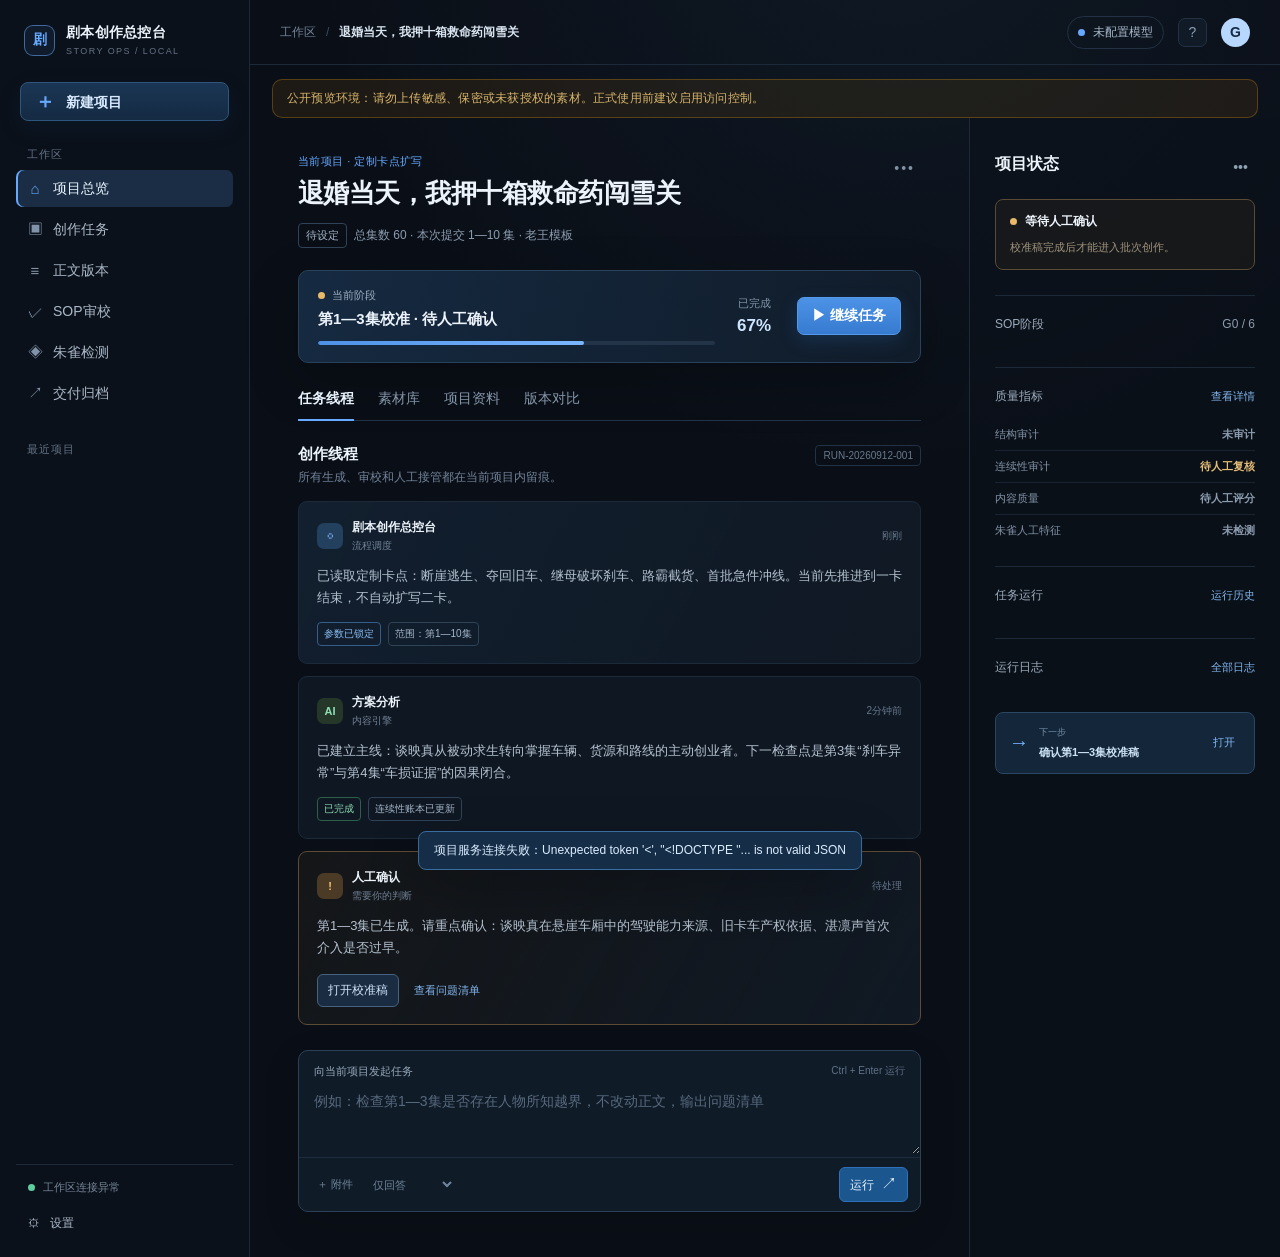
==== commit f6e66caa: "Add SOP deep audit approvals and scene analysis" ====
--- a/index.html
+++ b/index.html
@@ -6,8 +6,8 @@
   <meta name="theme-color" content="#0b111a" />
   <title>剧本创作总控台</title>
   <link rel="icon" href="favicon.svg" type="image/svg+xml" />
-  <link rel="stylesheet" href="styles.css?v=040" />
-  <link rel="stylesheet" href="workspace.css?v=040" />
+  <link rel="stylesheet" href="styles.css?v=050" />
+  <link rel="stylesheet" href="workspace.css?v=050" />
 </head>
 <body>
   <div class="app-shell">
@@ -51,6 +51,7 @@
         </div>
       </header>
 
+      <div class="preview-warning">公开预览环境：请勿上传敏感、保密或未获授权的素材。正式使用前建议启用访问控制。</div>
       <div class="workspace" id="workspace">
         <section class="content-column">
           <div class="project-heading">
@@ -131,7 +132,8 @@
           <div class="status-summary"><div class="status-summary-top"><span class="status-dot amber"></span><strong>等待人工确认</strong></div><p>校准稿完成后才能进入批次创作。</p></div>
           <div class="inspector-block"><div class="block-heading"><span>SOP阶段</span><span class="muted" id="gateProgress">G0 / 6</span></div><div class="gate-list" id="gateList"></div></div>
           <div class="inspector-block"><div class="block-heading"><span>质量指标</span><button class="text-button" id="qualityDetailBtn">查看详情</button></div><div class="metric-row"><span>结构审计</span><strong class="muted" id="auditMetric">未审计</strong></div><div class="metric-row"><span>连续性审计</span><strong class="amber-text">待人工复核</strong></div><div class="metric-row"><span>内容质量</span><strong class="muted">待人工评分</strong></div><div class="metric-row"><span>朱雀人工特征</span><strong class="muted" id="detectorMetric">未检测</strong></div></div>
-          <div class="inspector-block log-block"><div class="block-heading"><span>运行日志</span><button class="text-button">全部日志</button></div><div id="activityLog"></div></div>
+          <div class="inspector-block"><div class="block-heading"><span>任务运行</span><button class="text-button" id="runHistoryBtn">运行历史</button></div><div id="runSummary" class="run-summary"></div></div>
+          <div class="inspector-block log-block"><div class="block-heading"><span>运行日志</span><button class="text-button" id="allLogsBtn">全部日志</button></div><div id="activityLog"></div></div>
           <div class="next-action"><span class="next-icon">→</span><div><small>下一步</small><strong>确认第1—3集校准稿</strong></div><button id="nextActionBtn">打开</button></div>
         </aside>
       </div>
@@ -139,22 +141,26 @@
   </div>
 
   <div class="modal-backdrop hidden" id="projectModal" role="dialog" aria-modal="true" aria-labelledby="modalTitle">
-    <div class="modal"><div class="modal-header"><div><span class="eyebrow">新建工作项目</span><h2 id="modalTitle">创建一个独立项目</h2></div><button class="icon-button" id="closeModal">×</button></div><label>项目名称<input id="newProjectName" placeholder="例如：我在旧厂房开夜校" /></label><label>生产路线<select id="newProjectRoute"><option>完全原创 / 市场参考</option><option>授权IP改编</option><option>深度二创</option><option>定制卡点扩写</option></select></label><div class="form-grid"><label>地区<select id="newProjectRegion"><option>国内</option><option>海外</option></select></label><label>呈现形式<select id="newProjectMedium"><option>AI漫剧</option><option>真人短剧</option><option>仿真人</option></select></label><label>总集数<input id="newTotalEpisodes" type="number" min="10" max="200" value="60" /></label><label>提交到第几集<input id="newSubmissionEnd" type="number" min="1" max="200" value="10" /></label><label>开头模板<select id="newOpeningTemplate"><option>老王模板</option><option>大麦模板</option></select></label><label>题材标签<input id="newGenre" placeholder="都市、女频、悬疑" /></label></div><div class="modal-note">新项目会自动建立独立的素材、正文、审校、检测和交付空间。</div><div class="modal-actions"><button class="text-button" id="cancelModal">取消</button><button class="primary-button" id="createProject">创建项目</button></div></div>
+    <div class="modal"><div class="modal-header"><div><span class="eyebrow">新建工作项目</span><h2 id="modalTitle">创建一个独立项目</h2></div><button class="icon-button" id="closeModal">×</button></div><label>项目名称<input id="newProjectName" placeholder="例如：我在旧厂房开夜校" /></label><label>生产路线<select id="newProjectRoute"><option>完全原创 / 市场参考</option><option>授权IP改编</option><option>深度二创</option><option>定制卡点扩写</option></select></label><div class="form-grid"><label>地区<select id="newProjectRegion"><option>国内</option><option>海外</option></select></label><label>呈现形式<select id="newProjectMedium"><option>AI漫剧</option><option>真人短剧</option><option>仿真人</option></select></label><label>总集数<input id="newTotalEpisodes" type="number" min="10" max="200" value="60" /></label><label>提交到第几集<input id="newSubmissionEnd" type="number" min="1" max="200" value="10" /></label><label>单集最短（秒）<input id="newDurationMin" type="number" min="30" max="600" value="120" /></label><label>单集最长（秒）<input id="newDurationMax" type="number" min="30" max="600" value="180" /></label><label>开头模板<select id="newOpeningTemplate"><option>老王模板</option><option>大麦模板</option></select></label><label>题材标签<input id="newGenre" placeholder="都市、女频、悬疑" /></label><label>内容质量门槛<input id="newQualityThreshold" type="number" min="0" max="100" value="90" /></label><label>朱雀人工特征门槛<input id="newZhuqueThreshold" type="number" min="0" max="100" value="85" /></label></div><div class="modal-note">新项目会自动建立独立的素材、正文、审校、检测和交付空间。</div><div class="modal-actions"><button class="text-button" id="cancelModal">取消</button><button class="primary-button" id="createProject">创建项目</button></div></div>
   </div>
 
   <div class="modal-backdrop hidden" id="assetModal" role="dialog" aria-modal="true"><div class="modal wide-modal"><div class="modal-header"><div><span class="eyebrow">项目资料</span><h2 id="assetModalTitle">编辑剧情梗概</h2></div><button class="icon-button" id="closeAssetModal">×</button></div><textarea class="large-editor" id="assetContent" placeholder="输入内容，保存后会记录资料版本"></textarea><div class="modal-actions"><button class="text-button" id="cancelAssetModal">取消</button><button class="primary-button" id="saveAssetBtn">保存资料</button></div></div></div>
 
-  <div class="modal-backdrop hidden" id="versionModal" role="dialog" aria-modal="true"><div class="modal wide-modal"><div class="modal-header"><div><span class="eyebrow">正文版本</span><h2>保存一个不可覆盖的新版本</h2></div><button class="icon-button" id="closeVersionModal">×</button></div><div class="form-grid"><label>版本名称<input id="versionLabel" placeholder="例如：v0.1 校准稿" /></label><label>来源<select id="versionSource"><option>人工编辑</option><option>模型生成</option><option>定向修复</option></select></label><label>起始集<input id="versionStart" type="number" min="1" value="1" /></label><label>结束集<input id="versionEnd" type="number" min="1" value="3" /></label></div><label>正文内容<textarea class="large-editor draft-editor" id="versionContent" placeholder="粘贴本次版本的完整正文"></textarea></label><div class="modal-actions"><button class="text-button" id="cancelVersionModal">取消</button><button class="primary-button" id="saveVersionBtn">保存正文版本</button></div></div></div>
+  <div class="modal-backdrop hidden" id="versionModal" role="dialog" aria-modal="true"><div class="modal wide-modal"><div class="modal-header"><div><span class="eyebrow">正文版本</span><h2>保存一个不可覆盖的新版本</h2></div><button class="icon-button" id="closeVersionModal">×</button></div><div class="form-grid"><label>版本名称<input id="versionLabel" placeholder="例如：v0.1 校准稿" /></label><label>来源<select id="versionSource"><option>人工编辑</option><option>模型生成</option><option>定向修复</option></select></label><label>起始集<input id="versionStart" type="number" min="1" value="1" /></label><label>结束集<input id="versionEnd" type="number" min="1" value="3" /></label></div><label>正文内容<textarea class="large-editor draft-editor" id="versionContent" placeholder="粘贴本次版本的完整正文"></textarea></label><div id="scriptAnalysis" class="analysis-panel hidden"></div><div class="modal-actions"><button class="small-button hidden" id="analyzeVersionBtn">解析场景树</button><button class="text-button" id="cancelVersionModal">取消</button><button class="primary-button" id="saveVersionBtn">保存正文版本</button></div></div></div>
 
   <div class="modal-backdrop hidden" id="settingsModal" role="dialog" aria-modal="true"><div class="modal wide-modal"><div class="modal-header"><div><span class="eyebrow">模型网关</span><h2>接口设置</h2></div><button class="icon-button" id="closeSettingsModal">×</button></div><div class="modal-note secure-note">API Key只保存在当前浏览器会话，不写入数据库、运行日志或项目文件。</div><div class="form-grid"><label>Base URL<input id="llmBaseUrl" placeholder="例如：https://example.com/v1" /></label><label>模型名称<input id="llmModel" placeholder="例如：gpt-5.6-sol" /></label><label>接口协议<select id="llmWire"><option value="responses">Responses API</option><option value="chat">Chat Completions</option></select></label><label>推理强度<select id="llmReasoning"><option>high</option><option>xhigh</option><option>medium</option><option>low</option></select></label></div><label>API Key<input id="llmKey" type="password" autocomplete="off" placeholder="输入后仅保留到当前标签关闭" /></label><div class="test-result" id="modelTestResult">尚未测试接口</div><div class="modal-actions"><button class="small-button" id="testModelBtn">测试接口</button><button class="primary-button" id="saveSettingsBtn">保存本次会话</button></div></div></div>
 
-  <div class="modal-backdrop hidden" id="auditModal" role="dialog" aria-modal="true"><div class="modal wide-modal"><div class="modal-header"><div><span class="eyebrow">SOP审校</span><h2>正文结构审计</h2></div><button class="icon-button" id="closeAuditModal">×</button></div><label>审计版本<select id="auditVersion"></select></label><div class="test-result" id="auditResult">选择正文版本后运行。该模块检查集数、场次、乱码、越界、括号和重复句，不冒充人工内容终审。</div><div class="modal-actions"><button class="primary-button" id="runAuditBtn">运行结构审计</button></div></div></div>
+  <div class="modal-backdrop hidden" id="auditModal" role="dialog" aria-modal="true"><div class="modal wide-modal"><div class="modal-header"><div><span class="eyebrow">SOP审校</span><h2>结构审计 + AI内部深审</h2></div><button class="icon-button" id="closeAuditModal">×</button></div><label>审计版本<select id="auditVersion"></select></label><div class="test-result" id="auditResult">结构审计检查集数、场次、乱码、越界、括号和重复句；AI内部深审执行八维评分与五张反查表。两者都不能替代人工终审批准。</div><div id="auditHistory" class="report-list"></div><div class="modal-actions"><button class="small-button" id="runDeepAuditBtn">AI深审（八维+五表）</button><button class="primary-button" id="runAuditBtn">运行结构审计</button></div></div></div>
 
   <div class="modal-backdrop hidden" id="detectorModal" role="dialog" aria-modal="true"><div class="modal wide-modal"><div class="modal-header"><div><span class="eyebrow">朱雀同版证据</span><h2>登记真实检测报告</h2></div><button class="icon-button" id="closeDetectorModal">×</button></div><label>绑定正文版本<select id="detectorVersion"></select></label><div class="form-grid"><label>人工创作特征（%）<input id="humanScore" type="number" min="0" max="100" step="0.1" /></label><label>疑似AI特征（%）<input id="suspectedScore" type="number" min="0" max="100" step="0.1" value="0" /></label><label>AI创作特征（%）<input id="aiScore" type="number" min="0" max="100" step="0.1" value="0" /></label><label>朱雀报告截图<input id="detectorFile" type="file" accept="image/png,image/jpeg" /></label></div><div class="modal-note">保存时自动绑定所选正文SHA-256；正文产生新版本后，旧报告不能替代新版本检测。</div><div class="report-list" id="detectorReports"></div><div class="modal-actions"><button class="primary-button" id="saveDetectorBtn">保存检测报告</button></div></div></div>
 
   <div class="modal-backdrop hidden" id="deliveryModal" role="dialog" aria-modal="true"><div class="modal wide-modal"><div class="modal-header"><div><span class="eyebrow">交付归档</span><h2>导出项目证据包</h2></div><button class="icon-button" id="closeDeliveryModal">×</button></div><label>正文版本<select id="deliveryVersion"></select></label><div class="modal-note">当前可导出TXT标准合并稿或JSON完整项目快照。DOCX/PDF排版仍需后续接入正式模板引擎。</div><div class="delivery-grid"><button class="primary-button" id="downloadTxtBtn">下载TXT合并稿</button><button class="small-button" id="downloadJsonBtn">下载JSON项目快照</button></div></div></div>
 
+  <div class="modal-backdrop hidden" id="runModal" role="dialog" aria-modal="true"><div class="modal wide-modal"><div class="modal-header"><div><span class="eyebrow">可追溯执行</span><h2>任务运行历史</h2></div><button class="icon-button" id="closeRunModal">×</button></div><div id="runHistory" class="run-history"></div></div></div>
+
+  <div class="modal-backdrop hidden" id="gateModal" role="dialog" aria-modal="true"><div class="modal wide-modal"><div class="modal-header"><div><span class="eyebrow">人工闸门</span><h2>批准或驳回当前阶段</h2></div><button class="icon-button" id="closeGateModal">×</button></div><div class="form-grid"><label>阶段<select id="gateCode"></select></label><label>绑定最新正文<select id="gateVersion"></select></label></div><label>人工意见<textarea id="gateNote" placeholder="写明确认依据、修改要求或驳回原因"></textarea></label><div class="modal-note">G4必须有当前版本通过的AI内部深审；G5必须有当前版本达到门槛的真实朱雀报告；G6还要求前两项已批准。</div><div class="modal-actions"><button class="small-button danger-button" id="rejectGateBtn">驳回</button><button class="primary-button" id="approveGateBtn">人工批准</button></div></div></div>
+
   <div class="toast hidden" id="toast"></div>
-  <script src="app.js?v=040"></script>
+  <script src="app.js?v=050"></script>
 </body>
 </html>
--- a/workspace.css
+++ b/workspace.css
@@ -1,2 +1,8 @@
 .asset-card{cursor:pointer}.asset-card:hover{border-color:#36526e;background:#142130}.asset-card p{max-width:250px;white-space:nowrap;overflow:hidden;text-overflow:ellipsis}.form-grid{display:grid;grid-template-columns:1fr 1fr;gap:0 14px}.wide-modal{width:min(760px,calc(100vw - 32px))}.large-editor{width:100%;min-height:320px;resize:vertical;background:#0c1520;border:1px solid #2a3d52;border-radius:7px;padding:13px;line-height:1.7;outline:none;margin-bottom:20px;color:#e6eff8}.large-editor:focus{border-color:#5797dc}.draft-editor{min-height:380px;margin-top:7px}.empty-state{padding:28px;text-align:center;color:#71849a;font-size:12px}.hash{font-family:Consolas,monospace;color:#657a90;font-size:9px}.version-row button{justify-self:end}.source-list{display:grid;gap:10px}.source-row{display:grid;grid-template-columns:minmax(0,1.8fr) .7fr .7fr auto;gap:14px;align-items:center;padding:14px 16px;border:1px solid var(--line);border-radius:12px;background:rgba(255,255,255,.018)}.source-row strong,.source-row small{display:block;overflow:hidden;text-overflow:ellipsis;white-space:nowrap}.source-row small{margin-top:4px;color:var(--muted);font-size:11px}.source-badge{justify-self:start;padding:4px 8px;border-radius:999px;background:rgba(52,211,153,.11);color:#74e9bd;font-size:11px}.source-badge.pending{background:rgba(251,191,36,.1);color:#f4c95d}@media(max-width:600px){.form-grid{grid-template-columns:1fr}.wide-modal{width:calc(100vw - 20px);padding:18px}.large-editor{min-height:240px}.source-row{grid-template-columns:1fr}.source-row>*{justify-self:start}}
 .model-pill{background:transparent}.task-select{border:0;outline:0}.task-select option{background:#111d2b;color:#dce8f5}.secure-note{border-left-color:#58c49a;background:#112920}.test-result{min-height:70px;margin:18px 0;padding:14px;border:1px solid #263b50;border-radius:8px;background:#0c1621;color:#9fb0c2;line-height:1.65;white-space:pre-wrap;max-height:300px;overflow:auto}.test-result strong{display:block;color:#d9e9f8;margin-bottom:6px}.test-result p{margin:0 0 8px}.test-result ul{margin:8px 0 0;padding-left:20px}.test-result li{margin:5px 0}.test-result li.error{color:#ef989a}.test-result li.warning{color:#e7bd72}.test-result li.pass{color:#76d4a8}.report-list{display:grid;gap:8px;margin:14px 0}.report-row{display:flex;justify-content:space-between;align-items:center;padding:11px 12px;border:1px solid var(--line);border-radius:8px;background:#0d1722}.report-row strong,.report-row small{display:block}.report-row small{color:var(--muted);font-size:10px;margin-top:4px}.empty-state.compact{padding:14px}.delivery-grid{display:grid;grid-template-columns:1fr 1fr;gap:12px}.delivery-grid button{width:100%}button:disabled{opacity:.55;cursor:wait}@media(max-width:600px){.delivery-grid{grid-template-columns:1fr}}
+.preview-warning{margin:14px 22px 0;padding:10px 14px;border:1px solid rgba(245,158,11,.28);border-radius:10px;background:rgba(245,158,11,.08);color:#d8b56a;font-size:12px;letter-spacing:.02em}
+.run-summary{display:grid;gap:8px}.run-chip{padding:9px 10px;border:1px solid var(--line);border-radius:9px;background:rgba(255,255,255,.025)}.run-chip strong,.run-chip small{display:block}.run-chip small{margin-top:4px;color:var(--muted)}
+.run-history{display:grid;gap:10px;max-height:58vh;overflow:auto}.run-row{display:grid;grid-template-columns:110px 1fr 90px;gap:12px;align-items:center;padding:12px;border:1px solid var(--line);border-radius:10px}.run-row small{display:block;color:var(--muted);margin-top:4px}.run-bar{height:6px;background:rgba(255,255,255,.08);border-radius:99px;overflow:hidden}.run-bar span{display:block;height:100%;background:linear-gradient(90deg,#4d82ff,#43d3a1)}
+.analysis-panel{margin-top:12px;padding:14px;border:1px solid var(--line);border-radius:12px;background:rgba(255,255,255,.025);max-height:280px;overflow:auto}.analysis-grid{display:grid;grid-template-columns:repeat(3,1fr);gap:10px;margin-bottom:12px}.analysis-stat{padding:10px;border-radius:9px;background:rgba(77,130,255,.08)}.scene-tree details{padding:7px 0;border-bottom:1px solid var(--line)}.scene-tree summary{cursor:pointer;font-weight:700}.scene-tree p{margin:6px 0 0;color:var(--muted);font-size:12px}
+.audit-dimensions{display:grid;grid-template-columns:repeat(2,1fr);gap:8px;margin:12px 0}.dimension-row{display:flex;justify-content:space-between;padding:9px 10px;background:rgba(255,255,255,.025);border-radius:8px}.danger-button{color:#ff8f8f;border-color:rgba(255,95,95,.35)}
+@media(max-width:760px){.analysis-grid,.audit-dimensions{grid-template-columns:1fr}.run-row{grid-template-columns:1fr}}
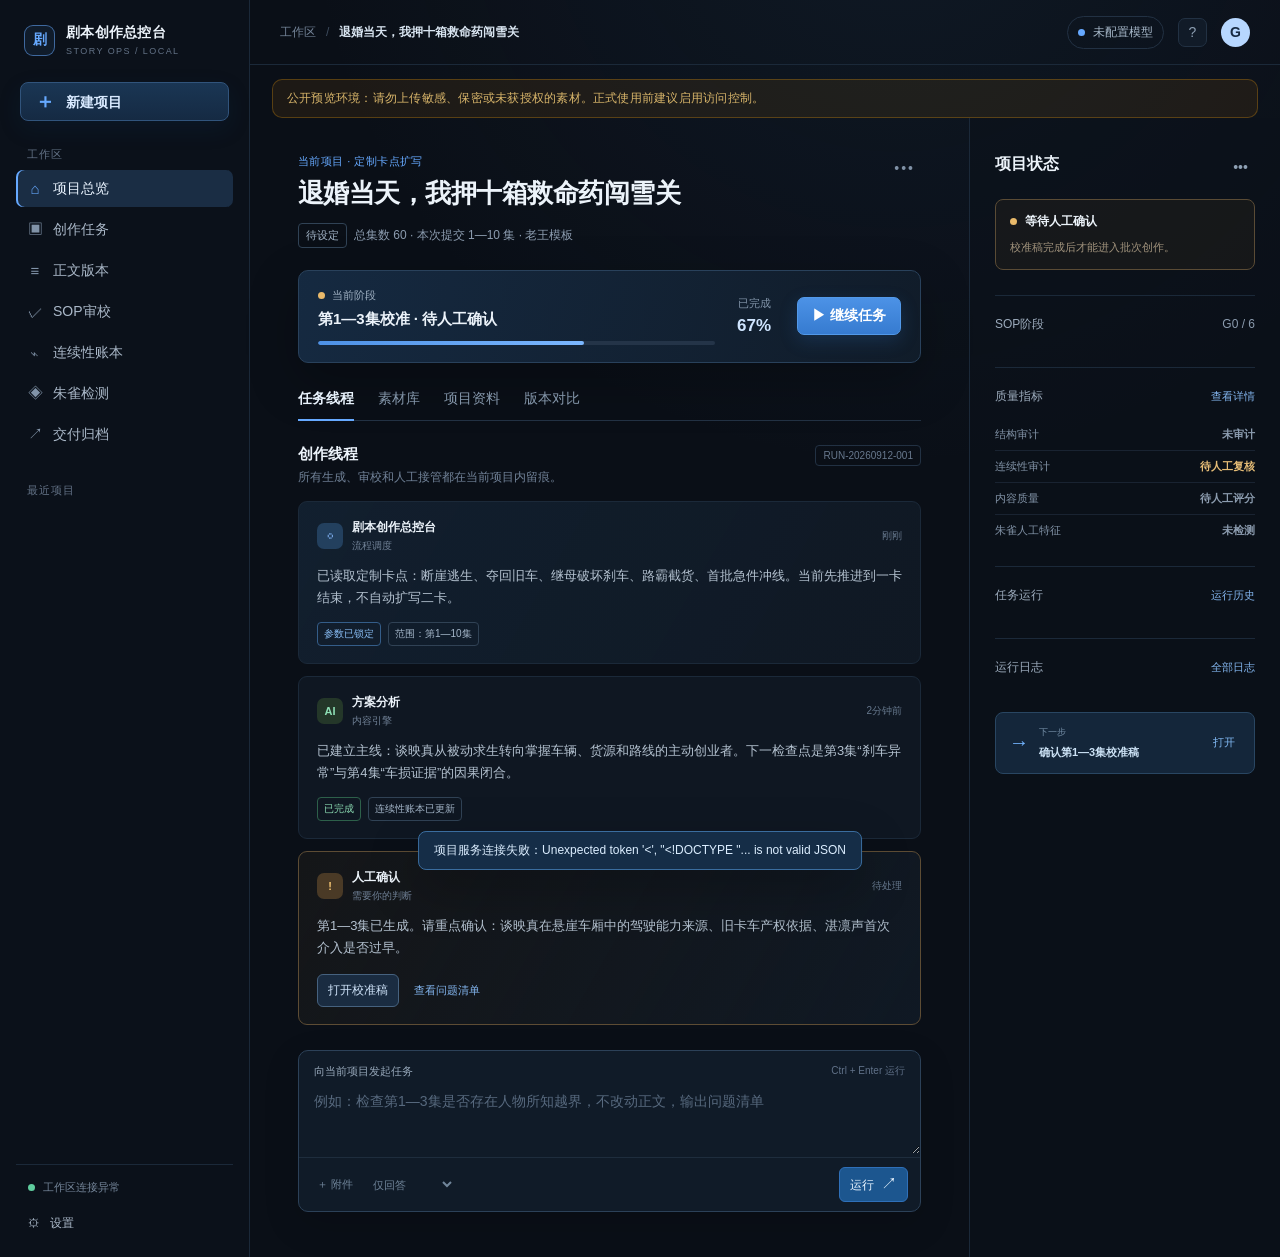
==== commit 9c06c127: "Add continuity ledger and task retry lineage" ====
--- a/index.html
+++ b/index.html
@@ -6,8 +6,8 @@
   <meta name="theme-color" content="#0b111a" />
   <title>剧本创作总控台</title>
   <link rel="icon" href="favicon.svg" type="image/svg+xml" />
-  <link rel="stylesheet" href="styles.css?v=050" />
-  <link rel="stylesheet" href="workspace.css?v=050" />
+  <link rel="stylesheet" href="styles.css?v=060" />
+  <link rel="stylesheet" href="workspace.css?v=060" />
 </head>
 <body>
   <div class="app-shell">
@@ -28,6 +28,7 @@
         <button class="nav-item" data-view="tasks"><span class="nav-icon">▣</span> 创作任务</button>
         <button class="nav-item" data-view="drafts"><span class="nav-icon">≡</span> 正文版本</button>
         <button class="nav-item" data-view="audit"><span class="nav-icon">✓</span> SOP审校</button>
+        <button class="nav-item" data-view="continuity"><span class="nav-icon">⌁</span> 连续性账本</button>
         <button class="nav-item" data-view="detector"><span class="nav-icon">◈</span> 朱雀检测</button>
         <button class="nav-item" data-view="delivery"><span class="nav-icon">↗</span> 交付归档</button>
       </nav>
@@ -160,7 +161,9 @@
 
   <div class="modal-backdrop hidden" id="gateModal" role="dialog" aria-modal="true"><div class="modal wide-modal"><div class="modal-header"><div><span class="eyebrow">人工闸门</span><h2>批准或驳回当前阶段</h2></div><button class="icon-button" id="closeGateModal">×</button></div><div class="form-grid"><label>阶段<select id="gateCode"></select></label><label>绑定最新正文<select id="gateVersion"></select></label></div><label>人工意见<textarea id="gateNote" placeholder="写明确认依据、修改要求或驳回原因"></textarea></label><div class="modal-note">G4必须有当前版本通过的AI内部深审；G5必须有当前版本达到门槛的真实朱雀报告；G6还要求前两项已批准。</div><div class="modal-actions"><button class="small-button danger-button" id="rejectGateBtn">驳回</button><button class="primary-button" id="approveGateBtn">人工批准</button></div></div></div>
 
+  <div class="modal-backdrop hidden" id="continuityModal" role="dialog" aria-modal="true"><div class="modal extra-wide-modal"><div class="modal-header"><div><span class="eyebrow">连续性账本</span><h2>人物、道具、时间、权限与地点</h2></div><button class="icon-button" id="closeContinuityModal">×</button></div><div class="continuity-toolbar"><label>从正文提取<select id="continuityVersion"></select></label><button class="small-button" id="extractContinuityBtn">提取人物与地点</button></div><div id="continuityList" class="continuity-list"></div><h3>新增人工条目</h3><div class="form-grid"><label>类别<select id="continuityCategory"><option value="character">人物</option><option value="prop">道具</option><option value="timeline">时间线</option><option value="permission">权限/证照</option><option value="location">地点</option></select></label><label>主体<input id="continuitySubject" placeholder="例如：父亲留下的旧卡车" /></label><label>当前状态<input id="continuityState" placeholder="归属、伤势、是否取得、是否失效" /></label><label>首次出现集<input id="continuityFirst" type="number" min="1" /></label><label>最后确认集<input id="continuityLast" type="number" min="1" /></label><label>备注<input id="continuityNotes" placeholder="证据、后续待核项或人物所知边界" /></label></div><div class="modal-actions"><button class="primary-button" id="addContinuityBtn">添加到账本</button></div></div></div>
+
   <div class="toast hidden" id="toast"></div>
-  <script src="app.js?v=050"></script>
+  <script src="app.js?v=060"></script>
 </body>
 </html>
--- a/workspace.css
+++ b/workspace.css
@@ -5,4 +5,5 @@
 .run-history{display:grid;gap:10px;max-height:58vh;overflow:auto}.run-row{display:grid;grid-template-columns:110px 1fr 90px;gap:12px;align-items:center;padding:12px;border:1px solid var(--line);border-radius:10px}.run-row small{display:block;color:var(--muted);margin-top:4px}.run-bar{height:6px;background:rgba(255,255,255,.08);border-radius:99px;overflow:hidden}.run-bar span{display:block;height:100%;background:linear-gradient(90deg,#4d82ff,#43d3a1)}
 .analysis-panel{margin-top:12px;padding:14px;border:1px solid var(--line);border-radius:12px;background:rgba(255,255,255,.025);max-height:280px;overflow:auto}.analysis-grid{display:grid;grid-template-columns:repeat(3,1fr);gap:10px;margin-bottom:12px}.analysis-stat{padding:10px;border-radius:9px;background:rgba(77,130,255,.08)}.scene-tree details{padding:7px 0;border-bottom:1px solid var(--line)}.scene-tree summary{cursor:pointer;font-weight:700}.scene-tree p{margin:6px 0 0;color:var(--muted);font-size:12px}
 .audit-dimensions{display:grid;grid-template-columns:repeat(2,1fr);gap:8px;margin:12px 0}.dimension-row{display:flex;justify-content:space-between;padding:9px 10px;background:rgba(255,255,255,.025);border-radius:8px}.danger-button{color:#ff8f8f;border-color:rgba(255,95,95,.35)}
+.extra-wide-modal{width:min(980px,94vw)}.continuity-toolbar{display:flex;gap:12px;align-items:end}.continuity-toolbar label{flex:1}.continuity-list{display:grid;gap:8px;max-height:330px;overflow:auto;margin:14px 0 20px}.continuity-row{display:grid;grid-template-columns:94px 1.1fr 1.4fr 86px 88px 32px;gap:10px;align-items:center;padding:10px 12px;border:1px solid var(--line);border-radius:9px;background:rgba(255,255,255,.02)}.continuity-row small{display:block;color:var(--muted);margin-top:3px}.continuity-row.history{opacity:.58}.delete-entry{border:0;background:transparent;color:#e58b8b;cursor:pointer;font-size:17px}.retry-run{margin-top:8px}
 @media(max-width:760px){.analysis-grid,.audit-dimensions{grid-template-columns:1fr}.run-row{grid-template-columns:1fr}}
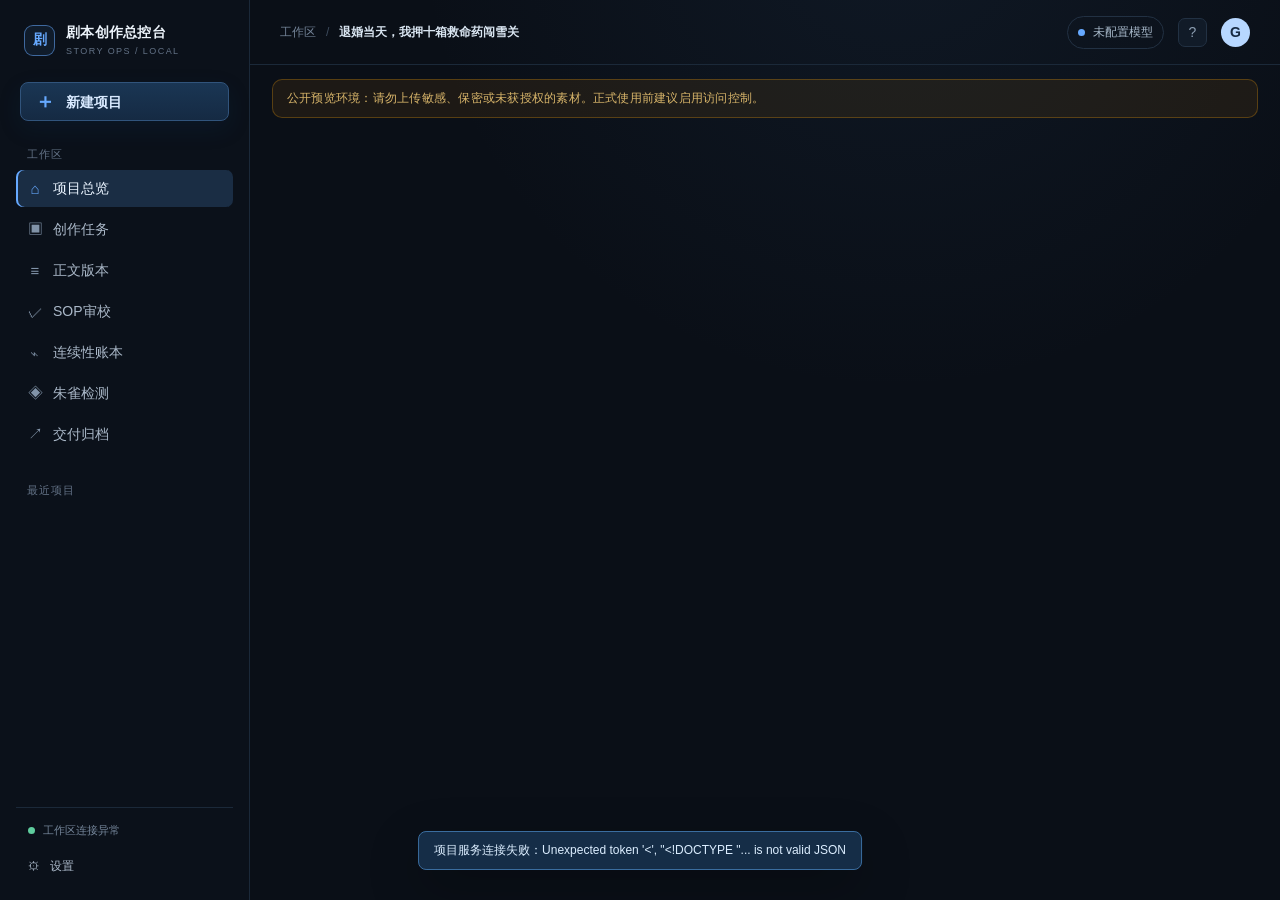
==== commit f2c1d4ba: "Add closed-loop SOP preflight and quality gate" ====
--- a/index.html
+++ b/index.html
@@ -6,8 +6,8 @@
   <meta name="theme-color" content="#0b111a" />
   <title>剧本创作总控台</title>
   <link rel="icon" href="favicon.svg" type="image/svg+xml" />
-  <link rel="stylesheet" href="styles.css?v=060" />
-  <link rel="stylesheet" href="workspace.css?v=060" />
+  <link rel="stylesheet" href="styles.css?v=071" />
+  <link rel="stylesheet" href="workspace.css?v=071" />
 </head>
 <body>
   <div class="app-shell">
@@ -53,7 +53,8 @@
       </header>
 
       <div class="preview-warning">公开预览环境：请勿上传敏感、保密或未获授权的素材。正式使用前建议启用访问控制。</div>
-      <div class="workspace" id="workspace">
+      <section class="empty-workspace hidden" id="emptyWorkspace"><div class="empty-mark">＋</div><span class="eyebrow">空白工作区</span><h1>从一个真实任务开始</h1><p>当前没有项目。新建项目后，系统会按G0—G6建立参数、方案、校准稿、分批正文、内容终审、朱雀同版证据和交付归档。</p><button class="primary-button" id="emptyCreateBtn">新建第一个项目</button></section>
+      <div class="workspace hidden" id="workspace">
         <section class="content-column">
           <div class="project-heading">
             <div>
@@ -131,8 +132,9 @@
         <aside class="inspector" aria-label="项目状态">
           <div class="inspector-header"><h2>项目状态</h2><button class="icon-button subtle">•••</button></div>
           <div class="status-summary"><div class="status-summary-top"><span class="status-dot amber"></span><strong>等待人工确认</strong></div><p>校准稿完成后才能进入批次创作。</p></div>
-          <div class="inspector-block"><div class="block-heading"><span>SOP阶段</span><span class="muted" id="gateProgress">G0 / 6</span></div><div class="gate-list" id="gateList"></div></div>
-          <div class="inspector-block"><div class="block-heading"><span>质量指标</span><button class="text-button" id="qualityDetailBtn">查看详情</button></div><div class="metric-row"><span>结构审计</span><strong class="muted" id="auditMetric">未审计</strong></div><div class="metric-row"><span>连续性审计</span><strong class="amber-text">待人工复核</strong></div><div class="metric-row"><span>内容质量</span><strong class="muted">待人工评分</strong></div><div class="metric-row"><span>朱雀人工特征</span><strong class="muted" id="detectorMetric">未检测</strong></div></div>
+          <div class="inspector-block"><div class="block-heading"><span>SOP阶段</span><span class="muted" id="gateProgress">G0 / G6</span></div><div class="gate-list" id="gateList"></div></div>
+          <div class="inspector-block"><div class="block-heading"><span>流程预检</span><span class="muted">自动定位阻塞项</span></div><div class="workflow-checklist" id="workflowChecklist"></div></div>
+          <div class="inspector-block"><div class="block-heading"><span>质量指标</span><button class="text-button" id="qualityDetailBtn">查看详情</button></div><div class="metric-row"><span>结构审计</span><strong class="muted" id="auditMetric">未审计</strong></div><div class="metric-row"><span>连续性审计</span><strong class="amber-text">待人工复核</strong></div><div class="metric-row"><span>内容质量</span><strong class="muted" id="qualityMetric">待人工评分</strong></div><div class="metric-row"><span>朱雀人工特征</span><strong class="muted" id="detectorMetric">未检测</strong></div></div>
           <div class="inspector-block"><div class="block-heading"><span>任务运行</span><button class="text-button" id="runHistoryBtn">运行历史</button></div><div id="runSummary" class="run-summary"></div></div>
           <div class="inspector-block log-block"><div class="block-heading"><span>运行日志</span><button class="text-button" id="allLogsBtn">全部日志</button></div><div id="activityLog"></div></div>
           <div class="next-action"><span class="next-icon">→</span><div><small>下一步</small><strong>确认第1—3集校准稿</strong></div><button id="nextActionBtn">打开</button></div>
@@ -151,7 +153,7 @@
 
   <div class="modal-backdrop hidden" id="settingsModal" role="dialog" aria-modal="true"><div class="modal wide-modal"><div class="modal-header"><div><span class="eyebrow">模型网关</span><h2>接口设置</h2></div><button class="icon-button" id="closeSettingsModal">×</button></div><div class="modal-note secure-note">API Key只保存在当前浏览器会话，不写入数据库、运行日志或项目文件。</div><div class="form-grid"><label>Base URL<input id="llmBaseUrl" placeholder="例如：https://example.com/v1" /></label><label>模型名称<input id="llmModel" placeholder="例如：gpt-5.6-sol" /></label><label>接口协议<select id="llmWire"><option value="responses">Responses API</option><option value="chat">Chat Completions</option></select></label><label>推理强度<select id="llmReasoning"><option>high</option><option>xhigh</option><option>medium</option><option>low</option></select></label></div><label>API Key<input id="llmKey" type="password" autocomplete="off" placeholder="输入后仅保留到当前标签关闭" /></label><div class="test-result" id="modelTestResult">尚未测试接口</div><div class="modal-actions"><button class="small-button" id="testModelBtn">测试接口</button><button class="primary-button" id="saveSettingsBtn">保存本次会话</button></div></div></div>
 
-  <div class="modal-backdrop hidden" id="auditModal" role="dialog" aria-modal="true"><div class="modal wide-modal"><div class="modal-header"><div><span class="eyebrow">SOP审校</span><h2>结构审计 + AI内部深审</h2></div><button class="icon-button" id="closeAuditModal">×</button></div><label>审计版本<select id="auditVersion"></select></label><div class="test-result" id="auditResult">结构审计检查集数、场次、乱码、越界、括号和重复句；AI内部深审执行八维评分与五张反查表。两者都不能替代人工终审批准。</div><div id="auditHistory" class="report-list"></div><div class="modal-actions"><button class="small-button" id="runDeepAuditBtn">AI深审（八维+五表）</button><button class="primary-button" id="runAuditBtn">运行结构审计</button></div></div></div>
+  <div class="modal-backdrop hidden" id="auditModal" role="dialog" aria-modal="true"><div class="modal wide-modal"><div class="modal-header"><div><span class="eyebrow">SOP审校</span><h2>结构审计 + AI内部深审 + 人工评分</h2></div><button class="icon-button" id="closeAuditModal">×</button></div><label>审计版本<select id="auditVersion"></select></label><div class="test-result" id="auditResult">结构审计检查集数、场次、乱码、越界、括号和重复句；AI内部深审执行八维评分与五张反查表。两者都不能替代人工终审批准。</div><div id="auditHistory" class="report-list"></div><div class="quality-review-box"><div class="block-heading"><span>人工内容质量评分</span><span class="muted">独立于AI深审</span></div><div class="form-grid"><label>评分版本<select id="qualityVersion"></select></label><label>内容质量分<input id="qualityScore" type="number" min="0" max="100" step="0.1" placeholder="例如：90" /></label></div><label>评分依据<textarea id="qualityNote" placeholder="记录人物、因果、对白、节奏、情绪、可拍性与连续性判断"></textarea></label><button class="small-button" id="saveQualityBtn">保存人工评分</button></div><div class="modal-actions"><button class="small-button" id="runDeepAuditBtn">AI深审（八维+五表）</button><button class="primary-button" id="runAuditBtn">运行结构审计</button></div></div></div>
 
   <div class="modal-backdrop hidden" id="detectorModal" role="dialog" aria-modal="true"><div class="modal wide-modal"><div class="modal-header"><div><span class="eyebrow">朱雀同版证据</span><h2>登记真实检测报告</h2></div><button class="icon-button" id="closeDetectorModal">×</button></div><label>绑定正文版本<select id="detectorVersion"></select></label><div class="form-grid"><label>人工创作特征（%）<input id="humanScore" type="number" min="0" max="100" step="0.1" /></label><label>疑似AI特征（%）<input id="suspectedScore" type="number" min="0" max="100" step="0.1" value="0" /></label><label>AI创作特征（%）<input id="aiScore" type="number" min="0" max="100" step="0.1" value="0" /></label><label>朱雀报告截图<input id="detectorFile" type="file" accept="image/png,image/jpeg" /></label></div><div class="modal-note">保存时自动绑定所选正文SHA-256；正文产生新版本后，旧报告不能替代新版本检测。</div><div class="report-list" id="detectorReports"></div><div class="modal-actions"><button class="primary-button" id="saveDetectorBtn">保存检测报告</button></div></div></div>
 
@@ -164,6 +166,6 @@
   <div class="modal-backdrop hidden" id="continuityModal" role="dialog" aria-modal="true"><div class="modal extra-wide-modal"><div class="modal-header"><div><span class="eyebrow">连续性账本</span><h2>人物、道具、时间、权限与地点</h2></div><button class="icon-button" id="closeContinuityModal">×</button></div><div class="continuity-toolbar"><label>从正文提取<select id="continuityVersion"></select></label><button class="small-button" id="extractContinuityBtn">提取人物与地点</button></div><div id="continuityList" class="continuity-list"></div><h3>新增人工条目</h3><div class="form-grid"><label>类别<select id="continuityCategory"><option value="character">人物</option><option value="prop">道具</option><option value="timeline">时间线</option><option value="permission">权限/证照</option><option value="location">地点</option></select></label><label>主体<input id="continuitySubject" placeholder="例如：父亲留下的旧卡车" /></label><label>当前状态<input id="continuityState" placeholder="归属、伤势、是否取得、是否失效" /></label><label>首次出现集<input id="continuityFirst" type="number" min="1" /></label><label>最后确认集<input id="continuityLast" type="number" min="1" /></label><label>备注<input id="continuityNotes" placeholder="证据、后续待核项或人物所知边界" /></label></div><div class="modal-actions"><button class="primary-button" id="addContinuityBtn">添加到账本</button></div></div></div>
 
   <div class="toast hidden" id="toast"></div>
-  <script src="app.js?v=060"></script>
+  <script src="app.js?v=071"></script>
 </body>
 </html>
--- a/workspace.css
+++ b/workspace.css
@@ -7,3 +7,5 @@
 .audit-dimensions{display:grid;grid-template-columns:repeat(2,1fr);gap:8px;margin:12px 0}.dimension-row{display:flex;justify-content:space-between;padding:9px 10px;background:rgba(255,255,255,.025);border-radius:8px}.danger-button{color:#ff8f8f;border-color:rgba(255,95,95,.35)}
 .extra-wide-modal{width:min(980px,94vw)}.continuity-toolbar{display:flex;gap:12px;align-items:end}.continuity-toolbar label{flex:1}.continuity-list{display:grid;gap:8px;max-height:330px;overflow:auto;margin:14px 0 20px}.continuity-row{display:grid;grid-template-columns:94px 1.1fr 1.4fr 86px 88px 32px;gap:10px;align-items:center;padding:10px 12px;border:1px solid var(--line);border-radius:9px;background:rgba(255,255,255,.02)}.continuity-row small{display:block;color:var(--muted);margin-top:3px}.continuity-row.history{opacity:.58}.delete-entry{border:0;background:transparent;color:#e58b8b;cursor:pointer;font-size:17px}.retry-run{margin-top:8px}
 @media(max-width:760px){.analysis-grid,.audit-dimensions{grid-template-columns:1fr}.run-row{grid-template-columns:1fr}}
+.workflow-checklist{display:grid;gap:8px}.workflow-row{display:flex;gap:9px;align-items:flex-start;padding:8px 9px;border:1px solid var(--line-soft);border-radius:8px;background:rgba(255,255,255,.018)}.workflow-row>span{display:grid;place-items:center;width:17px;height:17px;flex:0 0 17px;border-radius:50%;font-size:10px;border:1px solid #46566a;color:#8999aa}.workflow-row strong,.workflow-row small{display:block}.workflow-row strong{font-size:10px;color:#aab8c7}.workflow-row small{font-size:9px;line-height:1.45;color:#66788c;margin-top:3px}.workflow-row.ready{border-color:rgba(80,190,143,.22);background:rgba(52,160,112,.045)}.workflow-row.ready>span{border-color:#3a8b68;color:#80d9ae}.workflow-row.ready small{color:#729b89}.workflow-row.blocked:first-child,.workflow-row.blocked:nth-child(2){border-color:rgba(230,189,119,.18)}.quality-review-box{margin:18px 0;padding:15px;border:1px solid #2b435b;border-radius:9px;background:#0e1925}.quality-review-box textarea{display:block;width:100%;min-height:88px;margin-top:7px;padding:10px 11px;resize:vertical;color:#e6eff8;background:#0a131d;border:1px solid #2a3d52;border-radius:6px;outline:0}.quality-review-box textarea:focus{border-color:#5797dc}.quality-review-box>.small-button{margin-top:3px}
+.empty-workspace{max-width:760px;margin:13vh auto 0;padding:52px 48px;text-align:center;border:1px solid #25394e;border-radius:16px;background:radial-gradient(circle at 50% 0,rgba(72,135,205,.12),transparent 54%),#101923;box-shadow:var(--shadow)}.empty-workspace .empty-mark{display:grid;place-items:center;width:52px;height:52px;margin:0 auto 18px;border:1px solid #3c6e9f;border-radius:14px;background:#142b42;color:#7bb9f7;font-size:27px}.empty-workspace h1{margin:5px 0 12px;font-size:25px}.empty-workspace p{max-width:580px;margin:0 auto 24px;color:#8497ab;line-height:1.8}
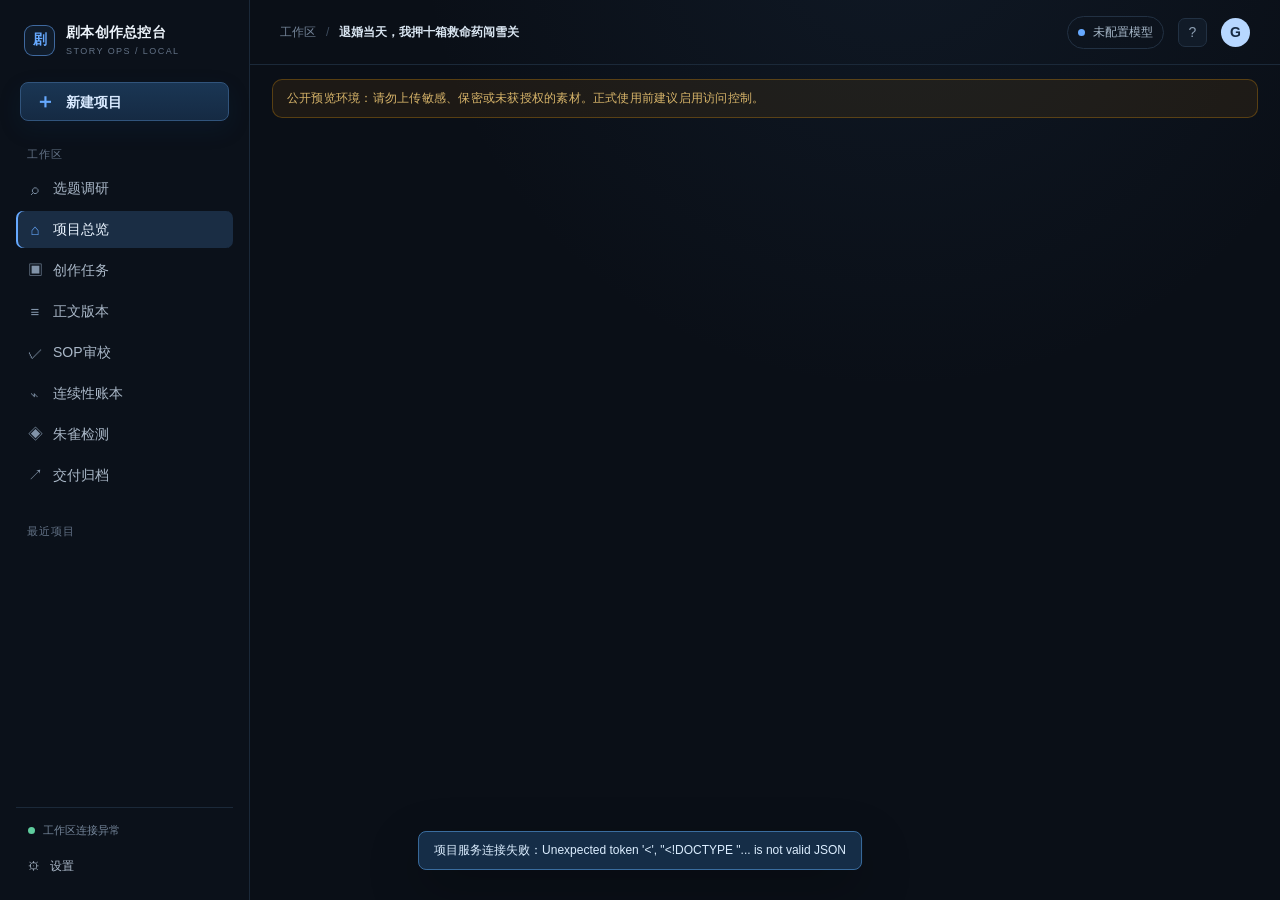
==== commit 525d0603: "Add pre-project research and ideation workflow" ====
--- a/index.html
+++ b/index.html
@@ -6,8 +6,8 @@
   <meta name="theme-color" content="#0b111a" />
   <title>剧本创作总控台</title>
   <link rel="icon" href="favicon.svg" type="image/svg+xml" />
-  <link rel="stylesheet" href="styles.css?v=071" />
-  <link rel="stylesheet" href="workspace.css?v=071" />
+  <link rel="stylesheet" href="styles.css?v=080" />
+  <link rel="stylesheet" href="workspace.css?v=080" />
 </head>
 <body>
   <div class="app-shell">
@@ -24,6 +24,7 @@
 
       <div class="nav-section-label">工作区</div>
       <nav class="nav-list">
+        <button class="nav-item" data-view="research"><span class="nav-icon">⌕</span> 选题调研</button>
         <button class="nav-item active" data-view="overview"><span class="nav-icon">⌂</span> 项目总览</button>
         <button class="nav-item" data-view="tasks"><span class="nav-icon">▣</span> 创作任务</button>
         <button class="nav-item" data-view="drafts"><span class="nav-icon">≡</span> 正文版本</button>
@@ -53,7 +54,7 @@
       </header>
 
       <div class="preview-warning">公开预览环境：请勿上传敏感、保密或未获授权的素材。正式使用前建议启用访问控制。</div>
-      <section class="empty-workspace hidden" id="emptyWorkspace"><div class="empty-mark">＋</div><span class="eyebrow">空白工作区</span><h1>从一个真实任务开始</h1><p>当前没有项目。新建项目后，系统会按G0—G6建立参数、方案、校准稿、分批正文、内容终审、朱雀同版证据和交付归档。</p><button class="primary-button" id="emptyCreateBtn">新建第一个项目</button></section>
+      <section class="empty-workspace hidden" id="emptyWorkspace"><div class="empty-mark">＋</div><span class="eyebrow">空白工作区</span><h1>从调研或一个真实任务开始</h1><p>还没有明确剧名时，可先输入创作思路和近期剧名信号，由系统推荐多个原创方向；选中后再建立G0—G6正式项目。</p><div class="empty-actions"><button class="primary-button" id="emptyResearchBtn">先做选题调研</button><button class="small-button" id="emptyCreateBtn">直接新建项目</button></div></section>
       <div class="workspace hidden" id="workspace">
         <section class="content-column">
           <div class="project-heading">
@@ -147,6 +148,23 @@
     <div class="modal"><div class="modal-header"><div><span class="eyebrow">新建工作项目</span><h2 id="modalTitle">创建一个独立项目</h2></div><button class="icon-button" id="closeModal">×</button></div><label>项目名称<input id="newProjectName" placeholder="例如：我在旧厂房开夜校" /></label><label>生产路线<select id="newProjectRoute"><option>完全原创 / 市场参考</option><option>授权IP改编</option><option>深度二创</option><option>定制卡点扩写</option></select></label><div class="form-grid"><label>地区<select id="newProjectRegion"><option>国内</option><option>海外</option></select></label><label>呈现形式<select id="newProjectMedium"><option>AI漫剧</option><option>真人短剧</option><option>仿真人</option></select></label><label>总集数<input id="newTotalEpisodes" type="number" min="10" max="200" value="60" /></label><label>提交到第几集<input id="newSubmissionEnd" type="number" min="1" max="200" value="10" /></label><label>单集最短（秒）<input id="newDurationMin" type="number" min="30" max="600" value="120" /></label><label>单集最长（秒）<input id="newDurationMax" type="number" min="30" max="600" value="180" /></label><label>开头模板<select id="newOpeningTemplate"><option>老王模板</option><option>大麦模板</option></select></label><label>题材标签<input id="newGenre" placeholder="都市、女频、悬疑" /></label><label>内容质量门槛<input id="newQualityThreshold" type="number" min="0" max="100" value="90" /></label><label>朱雀人工特征门槛<input id="newZhuqueThreshold" type="number" min="0" max="100" value="85" /></label></div><div class="modal-note">新项目会自动建立独立的素材、正文、审校、检测和交付空间。</div><div class="modal-actions"><button class="text-button" id="cancelModal">取消</button><button class="primary-button" id="createProject">创建项目</button></div></div>
   </div>
 
+  <div class="modal-backdrop hidden" id="researchModal" role="dialog" aria-modal="true" aria-labelledby="researchTitle">
+    <div class="modal extra-wide-modal research-modal"><div class="modal-header"><div><span class="eyebrow">R0 · 可选前置阶段</span><h2 id="researchTitle">选题调研与项目孵化</h2></div><button class="icon-button" id="closeResearchModal">×</button></div>
+      <div class="research-intro"><strong>先推荐，再立项</strong><p>近期剧名只作为标题与题材信号；若未提供真实数据，系统不会臆造热度、收益、签约状态或原作剧情。R0不属于G0—G6闸门，只有你选中的方案才会建立正式项目。</p></div>
+      <div class="research-layout">
+        <section class="research-form-panel">
+          <label>调研主题<input id="researchTopic" placeholder="例如：现代下沉女性成长与小众行业" /></label>
+          <label>你的思路<textarea id="researchBrief" placeholder="可写受众、情绪、题材、禁区、想解决的问题；不必先起剧名"></textarea></label>
+          <label>近期热门剧名 / 签约剧名<textarea id="researchTitles" placeholder="可逐行粘贴。系统只读取标题信号，不猜剧情和数据"></textarea></label>
+          <label>可核验市场数据 / 备注<textarea id="researchNotes" placeholder="可选：平台、日期、榜单名、播放或签约等已核实信息；没有可留空"></textarea></label>
+          <div class="form-grid compact-grid"><label>推荐数量<input id="researchCount" type="number" min="3" max="10" value="5" /></label><label>立项地区<select id="researchRegion"><option>国内</option><option>海外</option></select></label><label>呈现形式<select id="researchMedium"><option>AI漫剧</option><option>真人短剧</option><option>仿真人</option></select></label><label>开头模板<select id="researchTemplate"><option>老王模板</option><option>大麦模板</option></select></label><label>首次提交到第几集<input id="researchSubmissionEnd" type="number" min="1" max="60" value="10" /></label></div>
+          <div class="modal-actions research-actions"><button class="small-button" id="loadResearchHistoryBtn">刷新历史</button><button class="primary-button" id="generateResearchBtn">生成推荐方案</button></div>
+        </section>
+        <section class="research-result-panel"><div class="research-result-head"><div><span class="eyebrow">推荐池</span><h3>从方案卡建立项目</h3></div><select id="researchHistory"><option value="">本次结果</option></select></div><div id="researchSummary" class="research-summary">尚未生成。填写左侧任意一种有效信号后开始调研。</div><div id="researchResults" class="research-results"><div class="empty-state">推荐结果会显示在这里。</div></div></section>
+      </div>
+    </div>
+  </div>
+
   <div class="modal-backdrop hidden" id="assetModal" role="dialog" aria-modal="true"><div class="modal wide-modal"><div class="modal-header"><div><span class="eyebrow">项目资料</span><h2 id="assetModalTitle">编辑剧情梗概</h2></div><button class="icon-button" id="closeAssetModal">×</button></div><textarea class="large-editor" id="assetContent" placeholder="输入内容，保存后会记录资料版本"></textarea><div class="modal-actions"><button class="text-button" id="cancelAssetModal">取消</button><button class="primary-button" id="saveAssetBtn">保存资料</button></div></div></div>
 
   <div class="modal-backdrop hidden" id="versionModal" role="dialog" aria-modal="true"><div class="modal wide-modal"><div class="modal-header"><div><span class="eyebrow">正文版本</span><h2>保存一个不可覆盖的新版本</h2></div><button class="icon-button" id="closeVersionModal">×</button></div><div class="form-grid"><label>版本名称<input id="versionLabel" placeholder="例如：v0.1 校准稿" /></label><label>来源<select id="versionSource"><option>人工编辑</option><option>模型生成</option><option>定向修复</option></select></label><label>起始集<input id="versionStart" type="number" min="1" value="1" /></label><label>结束集<input id="versionEnd" type="number" min="1" value="3" /></label></div><label>正文内容<textarea class="large-editor draft-editor" id="versionContent" placeholder="粘贴本次版本的完整正文"></textarea></label><div id="scriptAnalysis" class="analysis-panel hidden"></div><div class="modal-actions"><button class="small-button hidden" id="analyzeVersionBtn">解析场景树</button><button class="text-button" id="cancelVersionModal">取消</button><button class="primary-button" id="saveVersionBtn">保存正文版本</button></div></div></div>
@@ -166,6 +184,6 @@
   <div class="modal-backdrop hidden" id="continuityModal" role="dialog" aria-modal="true"><div class="modal extra-wide-modal"><div class="modal-header"><div><span class="eyebrow">连续性账本</span><h2>人物、道具、时间、权限与地点</h2></div><button class="icon-button" id="closeContinuityModal">×</button></div><div class="continuity-toolbar"><label>从正文提取<select id="continuityVersion"></select></label><button class="small-button" id="extractContinuityBtn">提取人物与地点</button></div><div id="continuityList" class="continuity-list"></div><h3>新增人工条目</h3><div class="form-grid"><label>类别<select id="continuityCategory"><option value="character">人物</option><option value="prop">道具</option><option value="timeline">时间线</option><option value="permission">权限/证照</option><option value="location">地点</option></select></label><label>主体<input id="continuitySubject" placeholder="例如：父亲留下的旧卡车" /></label><label>当前状态<input id="continuityState" placeholder="归属、伤势、是否取得、是否失效" /></label><label>首次出现集<input id="continuityFirst" type="number" min="1" /></label><label>最后确认集<input id="continuityLast" type="number" min="1" /></label><label>备注<input id="continuityNotes" placeholder="证据、后续待核项或人物所知边界" /></label></div><div class="modal-actions"><button class="primary-button" id="addContinuityBtn">添加到账本</button></div></div></div>
 
   <div class="toast hidden" id="toast"></div>
-  <script src="app.js?v=071"></script>
+  <script src="app.js?v=080"></script>
 </body>
 </html>
--- a/workspace.css
+++ b/workspace.css
@@ -9,3 +9,33 @@
 @media(max-width:760px){.analysis-grid,.audit-dimensions{grid-template-columns:1fr}.run-row{grid-template-columns:1fr}}
 .workflow-checklist{display:grid;gap:8px}.workflow-row{display:flex;gap:9px;align-items:flex-start;padding:8px 9px;border:1px solid var(--line-soft);border-radius:8px;background:rgba(255,255,255,.018)}.workflow-row>span{display:grid;place-items:center;width:17px;height:17px;flex:0 0 17px;border-radius:50%;font-size:10px;border:1px solid #46566a;color:#8999aa}.workflow-row strong,.workflow-row small{display:block}.workflow-row strong{font-size:10px;color:#aab8c7}.workflow-row small{font-size:9px;line-height:1.45;color:#66788c;margin-top:3px}.workflow-row.ready{border-color:rgba(80,190,143,.22);background:rgba(52,160,112,.045)}.workflow-row.ready>span{border-color:#3a8b68;color:#80d9ae}.workflow-row.ready small{color:#729b89}.workflow-row.blocked:first-child,.workflow-row.blocked:nth-child(2){border-color:rgba(230,189,119,.18)}.quality-review-box{margin:18px 0;padding:15px;border:1px solid #2b435b;border-radius:9px;background:#0e1925}.quality-review-box textarea{display:block;width:100%;min-height:88px;margin-top:7px;padding:10px 11px;resize:vertical;color:#e6eff8;background:#0a131d;border:1px solid #2a3d52;border-radius:6px;outline:0}.quality-review-box textarea:focus{border-color:#5797dc}.quality-review-box>.small-button{margin-top:3px}
 .empty-workspace{max-width:760px;margin:13vh auto 0;padding:52px 48px;text-align:center;border:1px solid #25394e;border-radius:16px;background:radial-gradient(circle at 50% 0,rgba(72,135,205,.12),transparent 54%),#101923;box-shadow:var(--shadow)}.empty-workspace .empty-mark{display:grid;place-items:center;width:52px;height:52px;margin:0 auto 18px;border:1px solid #3c6e9f;border-radius:14px;background:#142b42;color:#7bb9f7;font-size:27px}.empty-workspace h1{margin:5px 0 12px;font-size:25px}.empty-workspace p{max-width:580px;margin:0 auto 24px;color:#8497ab;line-height:1.8}
+.empty-actions{display:flex;gap:12px;justify-content:center;flex-wrap:wrap}
+.research-modal{width:min(1180px,94vw)}
+.research-intro{margin-bottom:18px;padding:15px 18px;border:1px solid rgba(92,153,255,.24);border-radius:14px;background:linear-gradient(135deg,rgba(40,97,178,.16),rgba(19,29,44,.78))}
+.research-intro p{margin:6px 0 0;color:var(--muted);line-height:1.65}
+.research-layout{display:grid;grid-template-columns:minmax(320px,.8fr) minmax(430px,1.2fr);gap:18px;max-height:68vh}
+.research-form-panel,.research-result-panel{min-height:0;border:1px solid var(--line);border-radius:16px;background:rgba(8,14,23,.52);padding:17px}
+.research-form-panel{overflow:auto}
+.research-form-panel label{display:block;margin-bottom:12px}
+.research-form-panel textarea{min-height:84px;resize:vertical}
+.compact-grid{grid-template-columns:repeat(2,minmax(0,1fr))}
+.research-actions{position:sticky;bottom:-17px;margin:4px -17px -17px;padding:14px 17px;background:rgba(8,14,23,.96);border-top:1px solid var(--line)}
+.research-result-panel{display:flex;flex-direction:column;overflow:hidden}
+.research-result-head{display:flex;align-items:flex-end;justify-content:space-between;gap:14px;margin-bottom:12px}
+.research-result-head h3{margin:4px 0 0}
+.research-result-head select{max-width:240px}
+.research-summary{padding:12px 14px;border-radius:12px;background:rgba(255,255,255,.035);color:var(--muted);font-size:13px;line-height:1.6;margin-bottom:12px}
+.research-results{display:grid;gap:12px;overflow:auto;padding-right:4px}
+.candidate-card{border:1px solid var(--line);border-radius:14px;background:linear-gradient(145deg,rgba(21,34,52,.92),rgba(10,17,28,.9));padding:15px}
+.candidate-top{display:flex;gap:12px;align-items:flex-start;justify-content:space-between}
+.candidate-top h4{font-size:17px;margin:0 0 6px;color:#f1f6ff}
+.candidate-tags{display:flex;gap:7px;flex-wrap:wrap}
+.candidate-score{min-width:58px;text-align:center;border:1px solid rgba(68,208,154,.34);background:rgba(49,180,130,.12);border-radius:12px;padding:7px 8px;color:#7be2b4}
+.candidate-score strong{display:block;font-size:18px}
+.candidate-score small{font-size:10px;color:var(--muted)}
+.candidate-card dl{display:grid;grid-template-columns:72px 1fr;gap:8px 10px;margin:13px 0}
+.candidate-card dt{color:#7e8da3;font-size:12px}
+.candidate-card dd{margin:0;color:#d7dfeb;line-height:1.55;font-size:13px}
+.candidate-card .card-footer{display:flex;align-items:center;justify-content:space-between;gap:12px;padding-top:11px;border-top:1px solid rgba(255,255,255,.06)}
+.candidate-card .risk{color:#d7a65f;font-size:12px;line-height:1.45}
+@media(max-width:900px){.research-layout{grid-template-columns:1fr;max-height:75vh;overflow:auto}.research-result-panel{overflow:visible}.research-results{overflow:visible}.compact-grid{grid-template-columns:1fr}}
